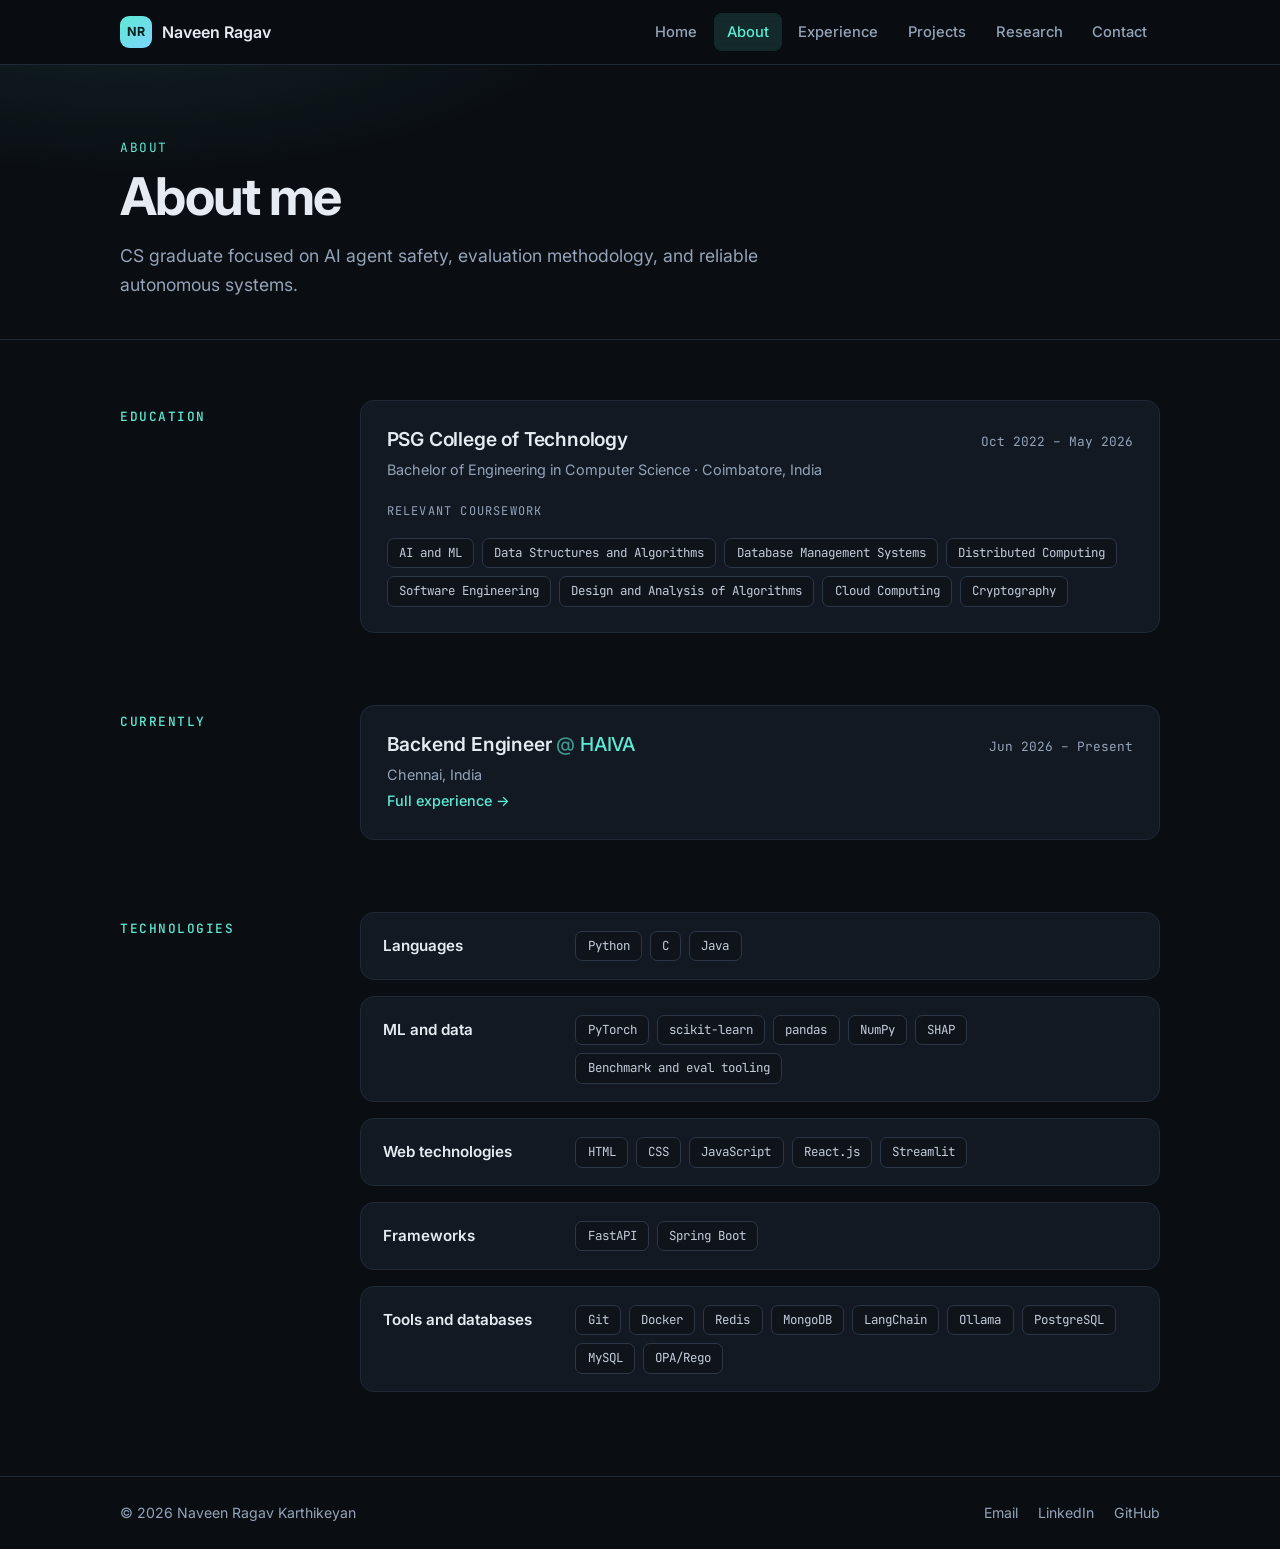
==== about.html @ 01613f47 "Rebuild as a multi-page personal website from CV content Replace the single profile page with Home, " ====
<!doctype html>
<html lang="en">
<head>
  <meta charset="utf-8">
  <meta name="viewport" content="width=device-width, initial-scale=1">
  <title>About · Naveen Ragav Karthikeyan</title>
  <meta name="description" content="CS graduate focused on AI agent safety, evaluation methodology, and reliable autonomous systems.">
  <meta property="og:title" content="About · Naveen Ragav Karthikeyan">
  <meta property="og:description" content="CS graduate focused on AI agent safety, evaluation methodology, and reliable autonomous systems.">
  <meta property="og:type" content="website">
  <meta name="theme-color" content="#0a0e13">
  <link rel="icon" href="data:image/svg+xml,%3Csvg xmlns='http://www.w3.org/2000/svg' viewBox='0 0 32 32'%3E%3Crect width='32' height='32' rx='8' fill='%230a0e13'/%3E%3Ctext x='16' y='21.5' font-family='Arial,sans-serif' font-weight='700' font-size='14' fill='%235eead4' text-anchor='middle'%3ENR%3C/text%3E%3C/svg%3E">
  <link rel="preconnect" href="https://fonts.googleapis.com">
  <link rel="preconnect" href="https://fonts.gstatic.com" crossorigin>
  <link href="https://fonts.googleapis.com/css2?family=Inter:wght@400;500;600;700&family=JetBrains+Mono:wght@400;500&display=swap" rel="stylesheet">
  <link rel="stylesheet" href="style.css">
</head>
<body>
  <a class="skip" href="#main">Skip to content</a>

  <header class="site-header">
    <div class="wrap bar">
      <a class="brand" href="index.html"><span class="mark" aria-hidden="true">NR</span>Naveen Ragav</a>
      <button class="menu-btn" type="button" aria-expanded="false" aria-controls="site-nav" aria-label="Menu"><span></span><span></span></button>
      <nav id="site-nav" aria-label="Main">
        <a href="index.html">Home</a>
        <a href="about.html" aria-current="page">About</a>
        <a href="experience.html">Experience</a>
        <a href="projects.html">Projects</a>
        <a href="research.html">Research</a>
        <a href="contact.html">Contact</a>
      </nav>
    </div>
  </header>

  <main id="main">
    <div class="page-head">
      <div class="wrap">
        <p class="eyebrow">About</p>
        <h1>About me</h1>
        <p class="page-intro">CS graduate focused on AI agent safety, evaluation methodology, and reliable autonomous systems.</p>
      </div>
    </div>
    <section>
      <div class="wrap split">
        <h2 class="sec-title">Education</h2>
        <div class="card">
          <div class="row-head"><h3>PSG College of Technology</h3><p class="when">Oct 2022 – May 2026</p></div>
          <p class="meta">Bachelor of Engineering in Computer Science · Coimbatore, India</p>
          <p class="label">Relevant coursework</p>
          <ul class="tags"><li>AI and ML</li><li>Data Structures and Algorithms</li><li>Database Management Systems</li><li>Distributed Computing</li><li>Software Engineering</li><li>Design and Analysis of Algorithms</li><li>Cloud Computing</li><li>Cryptography</li></ul>
        </div>
      </div>
    </section>

    <section>
      <div class="wrap split">
        <h2 class="sec-title">Currently</h2>
        <div class="card">
          <div class="row-head"><h3>Backend Engineer <span class="at">HAIVA</span></h3><p class="when">Jun 2026 – Present</p></div>
          <p class="meta">Chennai, India</p>
          <p><a class="more" href="experience.html">Full experience →</a></p>
        </div>
      </div>
    </section>

    <section>
      <div class="wrap split">
        <h2 class="sec-title">Technologies</h2>
        <dl class="skills">
          <div><dt>Languages</dt><dd><ul class="tags"><li>Python</li><li>C</li><li>Java</li></ul></dd></div><div><dt>ML and data</dt><dd><ul class="tags"><li>PyTorch</li><li>scikit-learn</li><li>pandas</li><li>NumPy</li><li>SHAP</li><li>Benchmark and eval tooling</li></ul></dd></div><div><dt>Web technologies</dt><dd><ul class="tags"><li>HTML</li><li>CSS</li><li>JavaScript</li><li>React.js</li><li>Streamlit</li></ul></dd></div><div><dt>Frameworks</dt><dd><ul class="tags"><li>FastAPI</li><li>Spring Boot</li></ul></dd></div><div><dt>Tools and databases</dt><dd><ul class="tags"><li>Git</li><li>Docker</li><li>Redis</li><li>MongoDB</li><li>LangChain</li><li>Ollama</li><li>PostgreSQL</li><li>MySQL</li><li>OPA/Rego</li></ul></dd></div>
        </dl>
      </div>
    </section>

  </main>

  <footer class="site-footer">
    <div class="wrap foot">
      <p>© 2026 Naveen Ragav Karthikeyan</p>
      <ul>
        <li><a href="mailto:naveen2005ragav@gmail.com">Email</a></li>
        <li><a href="https://linkedin.com/in/naveen-ragav">LinkedIn</a></li>
        <li><a href="https://github.com/Naveenragav2005">GitHub</a></li>
      </ul>
    </div>
  </footer>

  <script src="script.js"></script>
</body>
</html>
---- style.css ----
/* Naveen Ragav Karthikeyan — personal website
   All colours are defined once here. */

:root {
  --bg: #0a0e13;
  --bg-2: #0f141b;
  --card: #121922;
  --line: #1f2937;
  --line-2: #2b3747;
  --text: #e6ebf2;
  --muted: #94a3b8;
  --accent: #5eead4;
  --accent-2: #7dd3fc;
  --accent-ink: #04201c;
  --glow: rgba(94, 234, 212, 0.12);

  --sans: "Inter", -apple-system, BlinkMacSystemFont, "Segoe UI", Roboto, "Helvetica Neue", Arial, sans-serif;
  --mono: "JetBrains Mono", ui-monospace, SFMono-Regular, Menlo, Consolas, monospace;
  --radius: 14px;
}

*, *::before, *::after { box-sizing: border-box; }

html { -webkit-text-size-adjust: 100%; scroll-behavior: smooth; scroll-padding-top: 5rem; }

body {
  margin: 0;
  min-height: 100vh;
  display: flex;
  flex-direction: column;
  background: var(--bg);
  color: var(--text);
  font-family: var(--sans);
  font-size: 1rem;
  line-height: 1.65;
  -webkit-font-smoothing: antialiased;
}
main { flex: 1; }

.wrap { width: 100%; max-width: 68rem; margin: 0 auto; padding: 0 1.5rem; }

h1, h2, h3, p, ul, ol, dl, dd { margin: 0; }
ul, ol { padding: 0; list-style: none; }

a { color: var(--accent); text-decoration: none; }
a:hover { text-decoration: underline; text-underline-offset: 0.2em; }
:focus-visible { outline: 2px solid var(--accent); outline-offset: 3px; border-radius: 4px; }

.skip { position: absolute; left: -999px; top: 0.5rem; background: var(--card); padding: 0.5rem 0.9rem; border-radius: 8px; z-index: 30; }
.skip:focus { left: 0.5rem; }

/* ── Header ── */

.site-header {
  position: sticky; top: 0; z-index: 20;
  background: rgba(10, 14, 19, 0.82);
  backdrop-filter: blur(12px);
  -webkit-backdrop-filter: blur(12px);
  border-bottom: 1px solid var(--line);
}
.bar { display: flex; align-items: center; justify-content: space-between; gap: 1rem; height: 4rem; }

.brand { display: inline-flex; align-items: center; gap: 0.65rem; color: var(--text); font-weight: 600; white-space: nowrap; }
.brand:hover { text-decoration: none; }
.mark {
  display: grid; place-items: center;
  width: 2rem; height: 2rem; border-radius: 9px;
  background: linear-gradient(135deg, var(--accent), var(--accent-2));
  color: var(--accent-ink);
  font-size: 0.78rem; font-weight: 700; letter-spacing: 0.02em;
}

.site-header nav { display: flex; gap: 0.25rem; }
.site-header nav a {
  color: var(--muted); font-size: 0.92rem; font-weight: 500;
  padding: 0.45rem 0.8rem; border-radius: 8px;
}
.site-header nav a:hover { color: var(--text); background: var(--card); text-decoration: none; }
.site-header nav a[aria-current="page"] { color: var(--accent); background: var(--glow); }

.menu-btn {
  display: none;
  width: 2.5rem; height: 2.5rem; padding: 0;
  background: transparent; border: 1px solid var(--line-2); border-radius: 9px; cursor: pointer;
  flex-direction: column; align-items: center; justify-content: center; gap: 6px;
}
.menu-btn span { display: block; width: 1.1rem; height: 2px; background: var(--text); border-radius: 2px; }

/* ── Hero (home) ── */

.hero {
  position: relative;
  padding: 6.5rem 0 4.5rem;
  background:
    radial-gradient(60rem 28rem at 15% -10%, rgba(94, 234, 212, 0.14), transparent 60%),
    radial-gradient(45rem 24rem at 95% 0%, rgba(125, 211, 252, 0.10), transparent 60%);
}
.status {
  display: inline-flex; align-items: center; gap: 0.6rem;
  padding: 0.35rem 0.9rem;
  border: 1px solid var(--line-2); border-radius: 999px;
  background: var(--bg-2);
  color: var(--muted); font-size: 0.85rem;
}
.dot { width: 0.5rem; height: 0.5rem; border-radius: 50%; background: var(--accent); box-shadow: 0 0 0 4px var(--glow); }

.hero h1 {
  margin-top: 1.5rem;
  font-size: clamp(2.6rem, 8vw, 5rem);
  line-height: 1.04; font-weight: 700; letter-spacing: -0.035em;
}
.grad {
  background: linear-gradient(90deg, var(--accent), var(--accent-2));
  -webkit-background-clip: text; background-clip: text; color: transparent;
}
.tagline { margin-top: 1.5rem; max-width: 38rem; color: var(--muted); font-size: clamp(1.05rem, 2.4vw, 1.25rem); line-height: 1.6; }

.actions { display: flex; flex-wrap: wrap; gap: 0.75rem; margin-top: 2.25rem; }
.btn {
  display: inline-block; padding: 0.75rem 1.4rem;
  border: 1px solid var(--line-2); border-radius: 10px;
  color: var(--text); font-weight: 600; font-size: 0.95rem;
  transition: border-color 0.15s, transform 0.15s, background 0.15s;
}
.btn:hover { border-color: var(--accent); text-decoration: none; transform: translateY(-1px); }
.btn.primary { background: var(--accent); border-color: var(--accent); color: var(--accent-ink); }
.btn.primary:hover { background: #7ff0de; }

/* ── Sections ── */

section { padding: 2.25rem 0; }
.band { padding: 0 0 1.5rem; }

.sec-head { display: flex; align-items: baseline; justify-content: space-between; gap: 1rem; margin-bottom: 1.25rem; }
.sec-title {
  font-family: var(--mono); font-size: 0.8rem; font-weight: 500;
  letter-spacing: 0.12em; text-transform: uppercase; color: var(--accent);
}
.more { font-size: 0.9rem; font-weight: 500; white-space: nowrap; }

.split { display: grid; grid-template-columns: 13rem 1fr; gap: 2rem; align-items: start; }
.split > .sec-title { padding-top: 0.35rem; }

/* ── Page head (inner pages) ── */

.page-head {
  padding: 4.5rem 0 2.5rem;
  border-bottom: 1px solid var(--line);
  margin-bottom: 1.5rem;
  background: radial-gradient(50rem 20rem at 10% -30%, rgba(94, 234, 212, 0.10), transparent 60%);
}
.eyebrow { font-family: var(--mono); font-size: 0.8rem; letter-spacing: 0.12em; text-transform: uppercase; color: var(--accent); }
.page-head h1 { margin-top: 0.6rem; font-size: clamp(2.1rem, 6vw, 3.25rem); line-height: 1.1; font-weight: 700; letter-spacing: -0.03em; }
.page-intro { margin-top: 1rem; max-width: 40rem; color: var(--muted); font-size: 1.1rem; }

/* ── Cards ── */

.card {
  background: var(--card);
  border: 1px solid var(--line);
  border-radius: var(--radius);
  padding: 1.6rem;
  transition: border-color 0.15s;
}
.card:hover { border-color: var(--line-2); }
.card h2, .card h3 { font-size: 1.2rem; line-height: 1.3; font-weight: 600; letter-spacing: -0.01em; }
.card.feature {
  background: linear-gradient(160deg, rgba(94, 234, 212, 0.08), transparent 45%), var(--card);
  border-color: rgba(94, 234, 212, 0.3);
}
.card.feature h2, .card.feature h3 { font-size: 1.5rem; }
.card-sub { margin-top: 0.3rem; color: var(--text); opacity: 0.85; }

.cards { display: grid; grid-template-columns: repeat(2, 1fr); gap: 1.25rem; }
.cards .feature { grid-column: 1 / -1; }
.cards .card:last-child:nth-child(even) { grid-column: 1 / -1; }

.badge {
  display: inline-block; margin-bottom: 0.9rem;
  padding: 0.25rem 0.7rem; border-radius: 999px;
  background: var(--glow); border: 1px solid rgba(94, 234, 212, 0.3);
  color: var(--accent); font-size: 0.78rem; font-weight: 600;
}
.meta { margin-top: 0.4rem; color: var(--muted); font-size: 0.9rem; }
.when { flex: none; color: var(--muted); font-family: var(--mono); font-size: 0.8rem; white-space: nowrap; }
.label { margin-top: 1.25rem; font-family: var(--mono); font-size: 0.75rem; letter-spacing: 0.1em; text-transform: uppercase; color: var(--muted); }
.at { color: var(--accent); font-weight: 500; }
.at::before { content: "@ "; opacity: 0.6; }

.row-head { display: flex; align-items: baseline; justify-content: space-between; gap: 1rem; }

.bullets { margin-top: 1rem; display: grid; gap: 0.6rem; }
.bullets li { position: relative; padding-left: 1.25rem; color: #c3ccd9; font-size: 0.96rem; }
.bullets li::before { content: ""; position: absolute; left: 0; top: 0.68em; width: 0.4rem; height: 0.4rem; border-radius: 2px; background: var(--accent); opacity: 0.8; }

.tags { display: flex; flex-wrap: wrap; gap: 0.5rem; margin-top: 1rem; }
.tags li {
  padding: 0.25rem 0.7rem; border-radius: 7px;
  background: var(--bg-2); border: 1px solid var(--line-2);
  color: #c3ccd9; font-family: var(--mono); font-size: 0.78rem;
}

/* ── Home pieces ── */

.stats { display: grid; grid-template-columns: repeat(3, 1fr); gap: 1rem; }
.stats a, .explore a, .contact-grid a {
  display: flex; flex-direction: column; gap: 0.2rem; height: 100%;
  padding: 1.2rem 1.4rem;
  background: var(--card); border: 1px solid var(--line); border-radius: var(--radius);
  color: var(--text);
  transition: border-color 0.15s, transform 0.15s;
}
.stats a:hover, .explore a:hover, .contact-grid a:hover { border-color: var(--accent); transform: translateY(-2px); text-decoration: none; }
.stats .k { font-weight: 600; font-size: 1.05rem; }
.stats .v { color: var(--muted); font-size: 0.9rem; }

.interest-grid { display: grid; grid-template-columns: repeat(3, 1fr); gap: 1rem; }
.interest-grid li {
  padding: 1.3rem 1.4rem; border: 1px solid var(--line); border-radius: var(--radius);
  background: var(--card); font-weight: 600; font-size: 1.05rem;
}
.num { display: block; margin-bottom: 0.6rem; font-family: var(--mono); font-size: 0.78rem; font-weight: 400; color: var(--accent); }

.explore { display: grid; grid-template-columns: repeat(4, 1fr); gap: 1rem; }
.explore .t { font-weight: 600; }
.explore .t::after { content: " →"; color: var(--accent); }
.explore .d { color: var(--muted); font-size: 0.88rem; line-height: 1.5; }

/* ── Timeline ── */

.timeline { position: relative; display: grid; gap: 1.25rem; padding-left: 1.75rem; }
.timeline::before { content: ""; position: absolute; left: 0.3rem; top: 0.5rem; bottom: 0.5rem; width: 1px; background: var(--line-2); }
.timeline > li {
  position: relative;
  background: var(--card); border: 1px solid var(--line); border-radius: var(--radius);
  padding: 1.5rem 1.6rem;
}
.timeline > li::before {
  content: ""; position: absolute; left: -1.75rem; top: 1.9rem;
  width: 0.65rem; height: 0.65rem; border-radius: 50%;
  background: var(--bg); border: 2px solid var(--accent);
}
.timeline > li:first-child::before { background: var(--accent); box-shadow: 0 0 0 4px var(--glow); }
.timeline h2 { font-size: 1.2rem; font-weight: 600; line-height: 1.3; }

/* ── Skills ── */

.skills { display: grid; gap: 1rem; }
.skills > div { display: grid; grid-template-columns: 11rem 1fr; gap: 1rem; align-items: start; padding: 1.1rem 1.4rem; background: var(--card); border: 1px solid var(--line); border-radius: var(--radius); }
.skills dt { font-weight: 600; font-size: 0.95rem; padding-top: 0.15rem; }
.skills .tags { margin-top: 0; }

/* ── Publications ── */

.pubs { display: grid; gap: 1rem; }
.pubs li { padding: 1.4rem 1.6rem; background: var(--card); border: 1px solid var(--line); border-radius: var(--radius); }
.pub-venue { font-family: var(--mono); font-size: 0.8rem; color: var(--accent); }
.pub-venue span { margin-left: 0.75rem; color: var(--muted); }
.pubs h3 { margin: 0.5rem 0 0.7rem; font-size: 1.12rem; font-weight: 600; line-height: 1.4; }

/* ── Contact ── */

.contact-grid { display: grid; grid-template-columns: repeat(3, 1fr); gap: 1rem; }
.contact-grid a { padding: 1.6rem; }
.contact-grid .k { font-family: var(--mono); font-size: 0.78rem; letter-spacing: 0.1em; text-transform: uppercase; color: var(--accent); }
.contact-grid .v { font-weight: 600; overflow-wrap: anywhere; }

/* ── Footer ── */

.site-footer { margin-top: 3rem; border-top: 1px solid var(--line); }
.foot { display: flex; align-items: center; justify-content: space-between; gap: 1rem; flex-wrap: wrap; padding-top: 1.5rem; padding-bottom: 1.5rem; color: var(--muted); font-size: 0.88rem; }
.foot ul { display: flex; gap: 1.25rem; }
.foot a { color: var(--muted); }
.foot a:hover { color: var(--accent); }

/* ── Responsive ── */

@media (max-width: 56rem) {
  .split { grid-template-columns: 1fr; gap: 1rem; }
  .explore { grid-template-columns: repeat(2, 1fr); }
  .cards { grid-template-columns: 1fr; }
}

@media (max-width: 46rem) {
  .menu-btn { display: inline-flex; }
  .site-header nav {
    display: none;
    position: absolute; left: 0; right: 0; top: 4rem;
    flex-direction: column; gap: 0.25rem;
    padding: 0.75rem 1.5rem 1.25rem;
    background: var(--bg); border-bottom: 1px solid var(--line);
  }
  .site-header nav.open { display: flex; }
  .site-header nav a { padding: 0.7rem 0.8rem; font-size: 1rem; }

  .hero { padding: 4rem 0 3rem; }
  .page-head { padding: 3rem 0 2rem; }
  .stats, .interest-grid, .contact-grid { grid-template-columns: 1fr; }
  .row-head { flex-direction: column; gap: 0.2rem; }
  .skills > div { grid-template-columns: 1fr; gap: 0.6rem; }
  .card, .timeline > li { padding: 1.25rem; }
}

@media (max-width: 26rem) {
  .explore { grid-template-columns: 1fr; }
  .wrap { padding: 0 1rem; }
}

@media (prefers-reduced-motion: reduce) {
  html { scroll-behavior: auto; }
  * { transition: none !important; }
}
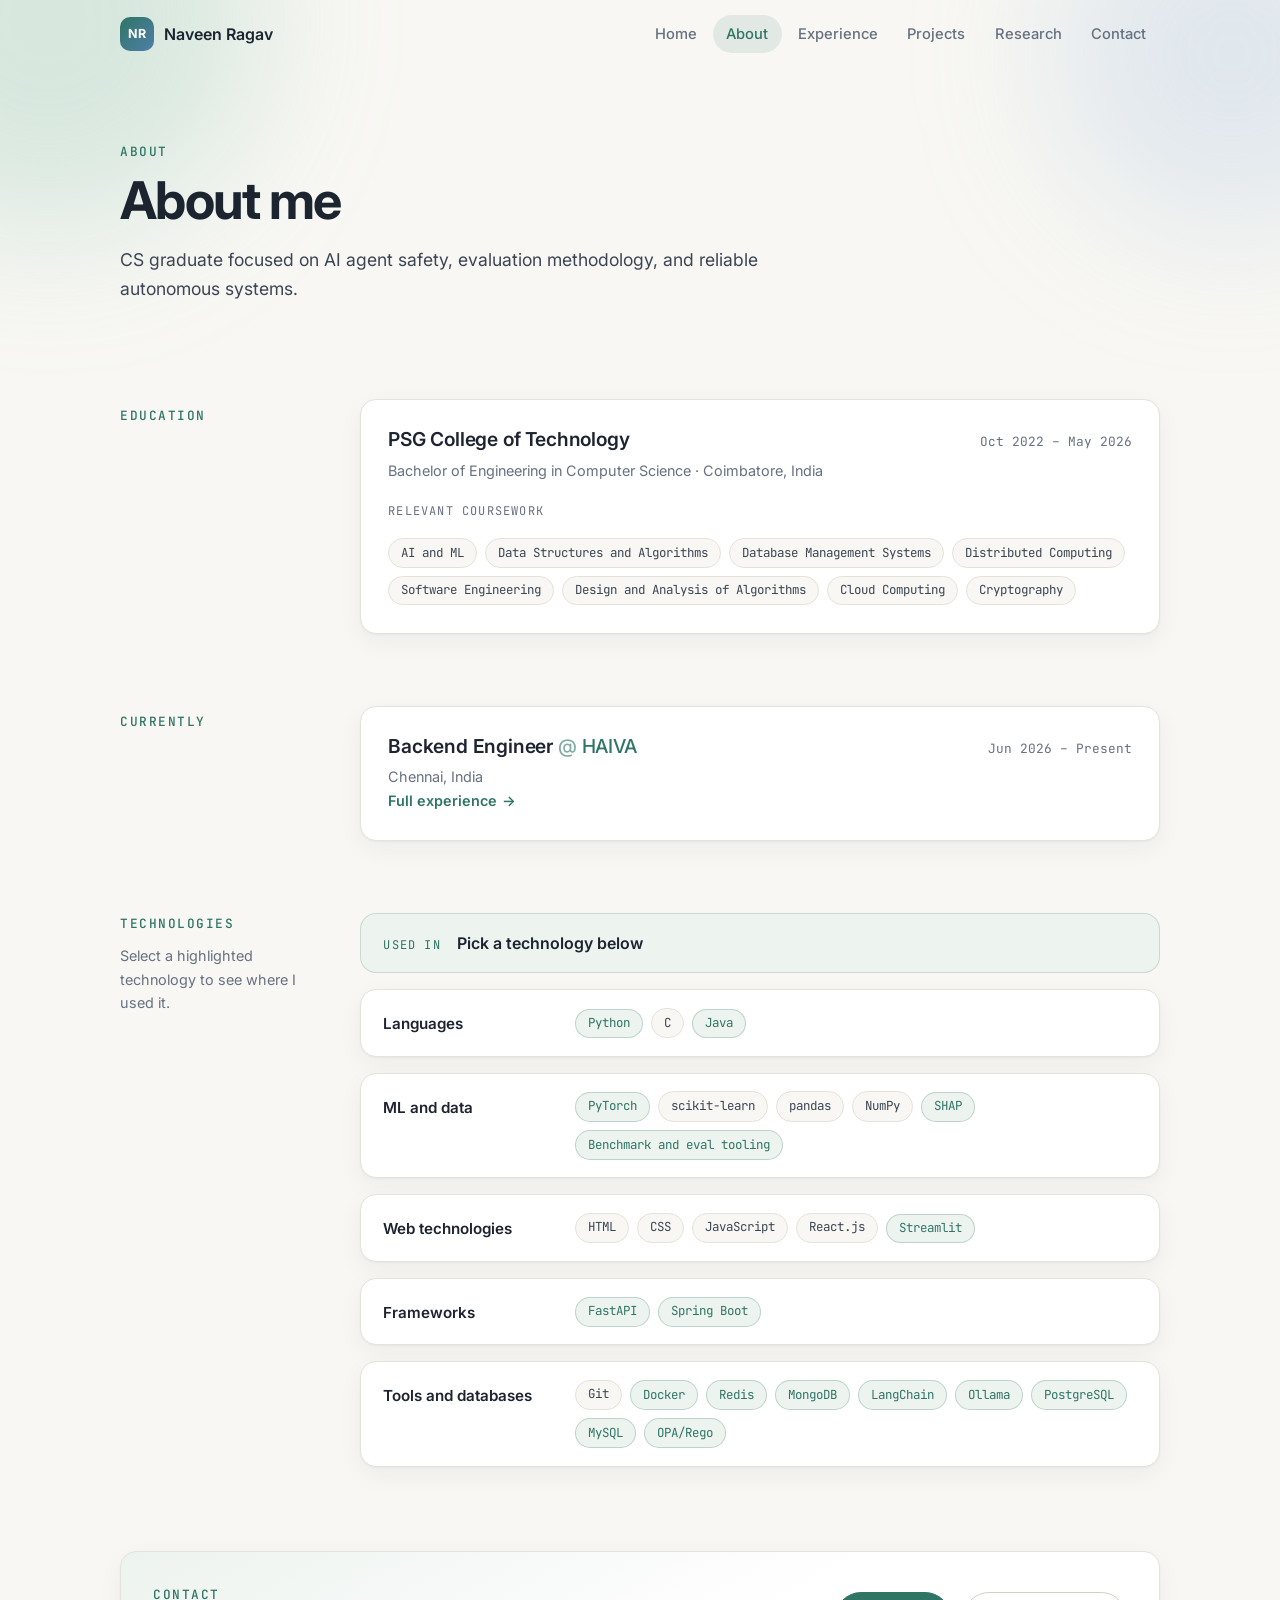
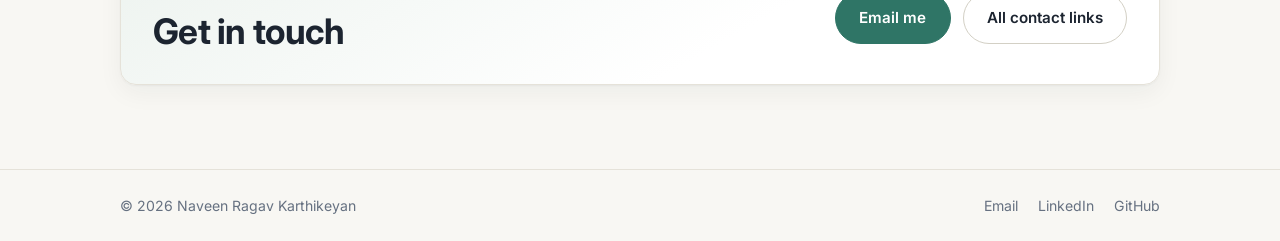
==== commit 5a550ca6: "Redesign with a light palette and interactive features Soft sage-on-cream theme, animated hero netwo" ====
--- a/about.html
+++ b/about.html
@@ -8,15 +8,17 @@
   <meta property="og:title" content="About · Naveen Ragav Karthikeyan">
   <meta property="og:description" content="CS graduate focused on AI agent safety, evaluation methodology, and reliable autonomous systems.">
   <meta property="og:type" content="website">
-  <meta name="theme-color" content="#0a0e13">
-  <link rel="icon" href="data:image/svg+xml,%3Csvg xmlns='http://www.w3.org/2000/svg' viewBox='0 0 32 32'%3E%3Crect width='32' height='32' rx='8' fill='%230a0e13'/%3E%3Ctext x='16' y='21.5' font-family='Arial,sans-serif' font-weight='700' font-size='14' fill='%235eead4' text-anchor='middle'%3ENR%3C/text%3E%3C/svg%3E">
+  <meta name="theme-color" content="#f8f7f3">
+  <link rel="icon" href="data:image/svg+xml,%3Csvg xmlns='http://www.w3.org/2000/svg' viewBox='0 0 32 32'%3E%3Crect width='32' height='32' rx='9' fill='%232f7566'/%3E%3Ctext x='16' y='21.5' font-family='Arial,sans-serif' font-weight='700' font-size='14' fill='%23ffffff' text-anchor='middle'%3ENR%3C/text%3E%3C/svg%3E">
   <link rel="preconnect" href="https://fonts.googleapis.com">
   <link rel="preconnect" href="https://fonts.gstatic.com" crossorigin>
   <link href="https://fonts.googleapis.com/css2?family=Inter:wght@400;500;600;700&family=JetBrains+Mono:wght@400;500&display=swap" rel="stylesheet">
   <link rel="stylesheet" href="style.css">
+  <script>document.documentElement.classList.add('js');</script>
 </head>
 <body>
   <a class="skip" href="#main">Skip to content</a>
+  <div class="progress" aria-hidden="true"><span></span></div>
 
   <header class="site-header">
     <div class="wrap bar">
@@ -35,16 +37,18 @@
 
   <main id="main">
     <div class="page-head">
+      <div class="blob b1" aria-hidden="true"></div>
+      <div class="blob b2" aria-hidden="true"></div>
       <div class="wrap">
-        <p class="eyebrow">About</p>
-        <h1>About me</h1>
-        <p class="page-intro">CS graduate focused on AI agent safety, evaluation methodology, and reliable autonomous systems.</p>
+        <p class="eyebrow" data-reveal>About</p>
+        <h1 data-reveal>About me</h1>
+        <p class="page-intro" data-reveal>CS graduate focused on AI agent safety, evaluation methodology, and reliable autonomous systems.</p>
       </div>
     </div>
     <section>
       <div class="wrap split">
-        <h2 class="sec-title">Education</h2>
-        <div class="card">
+        <h2 class="sec-title" data-reveal>Education</h2>
+        <div class="card spot" data-reveal>
           <div class="row-head"><h3>PSG College of Technology</h3><p class="when">Oct 2022 – May 2026</p></div>
           <p class="meta">Bachelor of Engineering in Computer Science · Coimbatore, India</p>
           <p class="label">Relevant coursework</p>
@@ -55,24 +59,45 @@
 
     <section>
       <div class="wrap split">
-        <h2 class="sec-title">Currently</h2>
-        <div class="card">
+        <h2 class="sec-title" data-reveal>Currently</h2>
+        <a class="card spot link-card" href="experience.html" data-reveal>
           <div class="row-head"><h3>Backend Engineer <span class="at">HAIVA</span></h3><p class="when">Jun 2026 – Present</p></div>
           <p class="meta">Chennai, India</p>
-          <p><a class="more" href="experience.html">Full experience →</a></p>
-        </div>
+          <p class="more">Full experience</p>
+        </a>
       </div>
     </section>
 
     <section>
       <div class="wrap split">
-        <h2 class="sec-title">Technologies</h2>
-        <dl class="skills">
-          <div><dt>Languages</dt><dd><ul class="tags"><li>Python</li><li>C</li><li>Java</li></ul></dd></div><div><dt>ML and data</dt><dd><ul class="tags"><li>PyTorch</li><li>scikit-learn</li><li>pandas</li><li>NumPy</li><li>SHAP</li><li>Benchmark and eval tooling</li></ul></dd></div><div><dt>Web technologies</dt><dd><ul class="tags"><li>HTML</li><li>CSS</li><li>JavaScript</li><li>React.js</li><li>Streamlit</li></ul></dd></div><div><dt>Frameworks</dt><dd><ul class="tags"><li>FastAPI</li><li>Spring Boot</li></ul></dd></div><div><dt>Tools and databases</dt><dd><ul class="tags"><li>Git</li><li>Docker</li><li>Redis</li><li>MongoDB</li><li>LangChain</li><li>Ollama</li><li>PostgreSQL</li><li>MySQL</li><li>OPA/Rego</li></ul></dd></div>
-        </dl>
+        <div>
+          <h2 class="sec-title" data-reveal>Technologies</h2>
+          <p class="hint" data-reveal>Select a highlighted technology to see where I used it.</p>
+        </div>
+        <div>
+          <div class="used" aria-live="polite" data-reveal>
+            <span class="used-k">Used in</span>
+            <span class="used-v">Pick a technology below</span>
+          </div>
+          <dl class="skills"><div data-reveal><dt>Languages</dt><dd><ul class="tags"><li><button type="button" class="chip" data-used="Intelligent Multi-Agent Orchestration Framework">Python</button></li><li>C</li><li><button type="button" class="chip" data-used="SDE Intern at Mphasis Limited">Java</button></li></ul></dd></div><div data-reveal><dt>ML and data</dt><dd><ul class="tags"><li><button type="button" class="chip" data-used="Depression Subtype Classification">PyTorch</button></li><li>scikit-learn</li><li>pandas</li><li>NumPy</li><li><button type="button" class="chip" data-used="Depression Subtype Classification">SHAP</button></li><li><button type="button" class="chip" data-used="PEAQ">Benchmark and eval tooling</button></li></ul></dd></div><div data-reveal><dt>Web technologies</dt><dd><ul class="tags"><li>HTML</li><li>CSS</li><li>JavaScript</li><li>React.js</li><li><button type="button" class="chip" data-used="Depression Subtype Classification">Streamlit</button></li></ul></dd></div><div data-reveal><dt>Frameworks</dt><dd><ul class="tags"><li><button type="button" class="chip" data-used="Backend Engineer at HAIVA | Financial Tracking System for Civil Construction">FastAPI</button></li><li><button type="button" class="chip" data-used="SDE Intern at Mphasis Limited">Spring Boot</button></li></ul></dd></div><div data-reveal><dt>Tools and databases</dt><dd><ul class="tags"><li>Git</li><li><button type="button" class="chip" data-used="Backend Engineer at HAIVA">Docker</button></li><li><button type="button" class="chip" data-used="Backend Engineer at HAIVA">Redis</button></li><li><button type="button" class="chip" data-used="Backend Engineer at HAIVA">MongoDB</button></li><li><button type="button" class="chip" data-used="Intelligent Multi-Agent Orchestration Framework">LangChain</button></li><li><button type="button" class="chip" data-used="Intelligent Multi-Agent Orchestration Framework">Ollama</button></li><li><button type="button" class="chip" data-used="Backend Engineer at HAIVA">PostgreSQL</button></li><li><button type="button" class="chip" data-used="Financial Tracking System for Civil Construction">MySQL</button></li><li><button type="button" class="chip" data-used="PEAQ">OPA/Rego</button></li></ul></dd></div></dl>
+        </div>
       </div>
     </section>
 
+    <section class="cta" data-reveal>
+      <div class="wrap">
+        <div class="cta-box spot">
+          <div>
+            <p class="eyebrow">Contact</p>
+            <h2>Get in touch</h2>
+          </div>
+          <div class="actions">
+            <a class="btn primary" href="mailto:naveen2005ragav@gmail.com">Email me</a>
+            <a class="btn" href="contact.html">All contact links</a>
+          </div>
+        </div>
+      </div>
+    </section>
   </main>
 
   <footer class="site-footer">
--- a/style.css
+++ b/style.css
@@ -2,26 +2,29 @@
    All colours are defined once here. */
 
 :root {
-  --bg: #0a0e13;
-  --bg-2: #0f141b;
-  --card: #121922;
-  --line: #1f2937;
-  --line-2: #2b3747;
-  --text: #e6ebf2;
-  --muted: #94a3b8;
-  --accent: #5eead4;
-  --accent-2: #7dd3fc;
-  --accent-ink: #04201c;
-  --glow: rgba(94, 234, 212, 0.12);
+  --bg: #f8f7f3;
+  --surface: #ffffff;
+  --tint: #edf3ef;
+  --ink: #1c2430;
+  --body: #3b4554;
+  --muted: #667181;
+  --line: #e5e2d9;
+  --line-2: #d3d0c5;
+  --accent: #2f7566;
+  --accent-2: #4f7fa8;
+  --accent-soft: rgba(47, 117, 102, 0.10);
+  --shadow: 0 1px 2px rgba(28, 36, 48, 0.04), 0 8px 24px rgba(28, 36, 48, 0.05);
+  --shadow-lift: 0 2px 4px rgba(28, 36, 48, 0.05), 0 18px 40px rgba(28, 36, 48, 0.10);
 
   --sans: "Inter", -apple-system, BlinkMacSystemFont, "Segoe UI", Roboto, "Helvetica Neue", Arial, sans-serif;
   --mono: "JetBrains Mono", ui-monospace, SFMono-Regular, Menlo, Consolas, monospace;
-  --radius: 14px;
+  --radius: 16px;
+  --ease: cubic-bezier(0.2, 0.7, 0.2, 1);
 }
 
 *, *::before, *::after { box-sizing: border-box; }
 
-html { -webkit-text-size-adjust: 100%; scroll-behavior: smooth; scroll-padding-top: 5rem; }
+html { -webkit-text-size-adjust: 100%; scroll-behavior: smooth; scroll-padding-top: 5.5rem; }
 
 body {
   margin: 0;
@@ -29,80 +32,109 @@
   display: flex;
   flex-direction: column;
   background: var(--bg);
-  color: var(--text);
+  color: var(--body);
   font-family: var(--sans);
   font-size: 1rem;
   line-height: 1.65;
   -webkit-font-smoothing: antialiased;
-}
-main { flex: 1; }
+  overflow-x: hidden;
+}
+main { flex: 1; overflow-x: clip; }
 
 .wrap { width: 100%; max-width: 68rem; margin: 0 auto; padding: 0 1.5rem; }
 
 h1, h2, h3, p, ul, ol, dl, dd { margin: 0; }
+h1, h2, h3 { color: var(--ink); }
 ul, ol { padding: 0; list-style: none; }
 
 a { color: var(--accent); text-decoration: none; }
-a:hover { text-decoration: underline; text-underline-offset: 0.2em; }
-:focus-visible { outline: 2px solid var(--accent); outline-offset: 3px; border-radius: 4px; }
-
-.skip { position: absolute; left: -999px; top: 0.5rem; background: var(--card); padding: 0.5rem 0.9rem; border-radius: 8px; z-index: 30; }
+:focus-visible { outline: 2px solid var(--accent); outline-offset: 3px; border-radius: 6px; }
+::selection { background: rgba(47, 117, 102, 0.2); }
+
+.skip { position: absolute; left: -999px; top: 0.5rem; background: var(--surface); padding: 0.5rem 0.9rem; border-radius: 8px; z-index: 40; }
 .skip:focus { left: 0.5rem; }
+
+/* Smooth cross-page transitions where the browser supports them */
+@view-transition { navigation: auto; }
+
+/* ── Scroll progress ── */
+
+.progress { position: fixed; inset: 0 0 auto 0; height: 3px; z-index: 30; pointer-events: none; }
+.progress span {
+  display: block; height: 100%; width: 100%;
+  transform: scaleX(var(--scroll, 0)); transform-origin: 0 50%;
+  background: linear-gradient(90deg, var(--accent), var(--accent-2));
+}
 
 /* ── Header ── */
 
 .site-header {
   position: sticky; top: 0; z-index: 20;
-  background: rgba(10, 14, 19, 0.82);
-  backdrop-filter: blur(12px);
-  -webkit-backdrop-filter: blur(12px);
-  border-bottom: 1px solid var(--line);
-}
-.bar { display: flex; align-items: center; justify-content: space-between; gap: 1rem; height: 4rem; }
-
-.brand { display: inline-flex; align-items: center; gap: 0.65rem; color: var(--text); font-weight: 600; white-space: nowrap; }
-.brand:hover { text-decoration: none; }
+  background: transparent;
+  border-bottom: 1px solid transparent;
+  transition: background 0.25s, border-color 0.25s, box-shadow 0.25s;
+}
+.site-header.scrolled {
+  background: rgba(248, 247, 243, 0.82);
+  backdrop-filter: blur(14px) saturate(1.4);
+  -webkit-backdrop-filter: blur(14px) saturate(1.4);
+  border-color: var(--line); box-shadow: 0 6px 24px rgba(28, 36, 48, 0.05);
+}
+.bar { display: flex; align-items: center; justify-content: space-between; gap: 1rem; height: 4.25rem; }
+
+.brand { display: inline-flex; align-items: center; gap: 0.65rem; color: var(--ink); font-weight: 600; white-space: nowrap; }
 .mark {
   display: grid; place-items: center;
-  width: 2rem; height: 2rem; border-radius: 9px;
+  width: 2.1rem; height: 2.1rem; border-radius: 10px;
   background: linear-gradient(135deg, var(--accent), var(--accent-2));
-  color: var(--accent-ink);
-  font-size: 0.78rem; font-weight: 700; letter-spacing: 0.02em;
-}
-
-.site-header nav { display: flex; gap: 0.25rem; }
+  color: #fff; font-size: 0.78rem; font-weight: 700; letter-spacing: 0.02em;
+  transition: transform 0.4s var(--ease);
+}
+.brand:hover .mark { transform: rotate(-8deg) scale(1.06); }
+
+.site-header nav { display: flex; gap: 0.15rem; }
 .site-header nav a {
+  position: relative;
   color: var(--muted); font-size: 0.92rem; font-weight: 500;
-  padding: 0.45rem 0.8rem; border-radius: 8px;
-}
-.site-header nav a:hover { color: var(--text); background: var(--card); text-decoration: none; }
-.site-header nav a[aria-current="page"] { color: var(--accent); background: var(--glow); }
+  padding: 0.45rem 0.85rem; border-radius: 999px;
+  transition: color 0.2s, background 0.2s;
+}
+.site-header nav a:hover { color: var(--ink); background: rgba(28, 36, 48, 0.05); }
+.site-header nav a[aria-current="page"] { color: var(--accent); background: var(--accent-soft); }
 
 .menu-btn {
   display: none;
-  width: 2.5rem; height: 2.5rem; padding: 0;
-  background: transparent; border: 1px solid var(--line-2); border-radius: 9px; cursor: pointer;
+  width: 2.6rem; height: 2.6rem; padding: 0;
+  background: var(--surface); border: 1px solid var(--line-2); border-radius: 10px; cursor: pointer;
   flex-direction: column; align-items: center; justify-content: center; gap: 6px;
 }
-.menu-btn span { display: block; width: 1.1rem; height: 2px; background: var(--text); border-radius: 2px; }
+.menu-btn span { display: block; width: 1.1rem; height: 2px; background: var(--ink); border-radius: 2px; transition: transform 0.25s var(--ease); }
+.menu-btn[aria-expanded="true"] span:first-child { transform: translateY(4px) rotate(45deg); }
+.menu-btn[aria-expanded="true"] span:last-child { transform: translateY(-4px) rotate(-45deg); }
+
+/* ── Soft background shapes ── */
+
+.blob { position: absolute; border-radius: 50%; filter: blur(70px); pointer-events: none; z-index: 0; }
+.b1 { width: 34rem; height: 34rem; left: -10rem; top: -14rem; background: rgba(140, 196, 176, 0.30); animation: drift 18s ease-in-out infinite alternate; }
+.b2 { width: 28rem; height: 28rem; right: -8rem; top: -6rem; background: rgba(170, 196, 226, 0.30); animation: drift 22s ease-in-out infinite alternate-reverse; }
+@keyframes drift { to { transform: translate(4rem, 3rem) scale(1.12); } }
 
 /* ── Hero (home) ── */
 
-.hero {
-  position: relative;
-  padding: 6.5rem 0 4.5rem;
-  background:
-    radial-gradient(60rem 28rem at 15% -10%, rgba(94, 234, 212, 0.14), transparent 60%),
-    radial-gradient(45rem 24rem at 95% 0%, rgba(125, 211, 252, 0.10), transparent 60%);
-}
+.hero { position: relative; padding: 6.5rem 0 4.5rem; }
+#net { position: absolute; inset: 0; width: 100%; height: 100%; z-index: 0; }
+.hero-inner { position: relative; z-index: 1; }
+
 .status {
   display: inline-flex; align-items: center; gap: 0.6rem;
-  padding: 0.35rem 0.9rem;
-  border: 1px solid var(--line-2); border-radius: 999px;
-  background: var(--bg-2);
-  color: var(--muted); font-size: 0.85rem;
-}
-.dot { width: 0.5rem; height: 0.5rem; border-radius: 50%; background: var(--accent); box-shadow: 0 0 0 4px var(--glow); }
+  padding: 0.4rem 1rem;
+  border: 1px solid var(--line); border-radius: 999px;
+  background: rgba(255, 255, 255, 0.8);
+  color: var(--muted); font-size: 0.86rem;
+  box-shadow: var(--shadow);
+}
+.dot { width: 0.5rem; height: 0.5rem; border-radius: 50%; background: var(--accent); animation: pulse 2.4s ease-out infinite; }
+@keyframes pulse { 0% { box-shadow: 0 0 0 0 rgba(47, 117, 102, 0.45); } 100% { box-shadow: 0 0 0 10px rgba(47, 117, 102, 0); } }
 
 .hero h1 {
   margin-top: 1.5rem;
@@ -110,75 +142,103 @@
   line-height: 1.04; font-weight: 700; letter-spacing: -0.035em;
 }
 .grad {
-  background: linear-gradient(90deg, var(--accent), var(--accent-2));
+  background: linear-gradient(90deg, var(--accent), var(--accent-2), var(--accent));
+  background-size: 200% 100%;
   -webkit-background-clip: text; background-clip: text; color: transparent;
-}
-.tagline { margin-top: 1.5rem; max-width: 38rem; color: var(--muted); font-size: clamp(1.05rem, 2.4vw, 1.25rem); line-height: 1.6; }
+  animation: sheen 8s linear infinite;
+}
+@keyframes sheen { to { background-position: -200% 0; } }
+
+.typed-line { margin-top: 1.5rem; font-family: var(--mono); font-size: clamp(0.95rem, 2.4vw, 1.1rem); color: var(--muted); min-height: 1.7em; }
+.typed { color: var(--accent); font-weight: 500; }
+.caret { display: inline-block; width: 2px; height: 1.1em; margin-left: 2px; background: var(--accent); vertical-align: -0.18em; animation: blink 1s steps(1) infinite; }
+@keyframes blink { 50% { opacity: 0; } }
+html:not(.js) .typed-line { display: none; }
+
+.tagline { margin-top: 0.9rem; max-width: 38rem; color: var(--body); font-size: clamp(1.05rem, 2.4vw, 1.25rem); line-height: 1.6; }
 
 .actions { display: flex; flex-wrap: wrap; gap: 0.75rem; margin-top: 2.25rem; }
 .btn {
-  display: inline-block; padding: 0.75rem 1.4rem;
-  border: 1px solid var(--line-2); border-radius: 10px;
-  color: var(--text); font-weight: 600; font-size: 0.95rem;
-  transition: border-color 0.15s, transform 0.15s, background 0.15s;
-}
-.btn:hover { border-color: var(--accent); text-decoration: none; transform: translateY(-1px); }
-.btn.primary { background: var(--accent); border-color: var(--accent); color: var(--accent-ink); }
-.btn.primary:hover { background: #7ff0de; }
+  display: inline-block; padding: 0.78rem 1.45rem;
+  background: var(--surface);
+  border: 1px solid var(--line-2); border-radius: 999px;
+  color: var(--ink); font: inherit; font-weight: 600; font-size: 0.95rem; cursor: pointer;
+  transition: border-color 0.2s, transform 0.25s var(--ease), box-shadow 0.25s, background 0.2s;
+}
+.btn:hover { border-color: var(--accent); transform: translateY(-2px); box-shadow: var(--shadow-lift); }
+.btn:active { transform: translateY(0); }
+.btn.primary { background: var(--accent); border-color: var(--accent); color: #fff; }
+.btn.primary:hover { background: #29685a; }
 
 /* ── Sections ── */
 
-section { padding: 2.25rem 0; }
+section { padding: 2.25rem 0; position: relative; }
 .band { padding: 0 0 1.5rem; }
+.flush { padding: 1rem 0; }
 
 .sec-head { display: flex; align-items: baseline; justify-content: space-between; gap: 1rem; margin-bottom: 1.25rem; }
-.sec-title {
+.sec-title, .eyebrow {
   font-family: var(--mono); font-size: 0.8rem; font-weight: 500;
   letter-spacing: 0.12em; text-transform: uppercase; color: var(--accent);
 }
-.more { font-size: 0.9rem; font-weight: 500; white-space: nowrap; }
+.more { font-size: 0.9rem; font-weight: 600; white-space: nowrap; color: var(--accent); }
+.more::after { content: "→"; display: inline-block; margin-left: 0.35em; transition: transform 0.25s var(--ease); }
+a.more:hover::after, a:hover .more::after { transform: translateX(4px); }
+.hint { margin-top: 0.6rem; color: var(--muted); font-size: 0.9rem; max-width: 14rem; }
 
 .split { display: grid; grid-template-columns: 13rem 1fr; gap: 2rem; align-items: start; }
 .split > .sec-title { padding-top: 0.35rem; }
 
 /* ── Page head (inner pages) ── */
 
-.page-head {
-  padding: 4.5rem 0 2.5rem;
-  border-bottom: 1px solid var(--line);
-  margin-bottom: 1.5rem;
-  background: radial-gradient(50rem 20rem at 10% -30%, rgba(94, 234, 212, 0.10), transparent 60%);
-}
-.eyebrow { font-family: var(--mono); font-size: 0.8rem; letter-spacing: 0.12em; text-transform: uppercase; color: var(--accent); }
+.page-head { position: relative; padding: 4.5rem 0 2.75rem; margin-bottom: 1rem; }
+.page-head .wrap { position: relative; z-index: 1; }
+.page-head .b1 { width: 26rem; height: 26rem; top: -16rem; }
+.page-head .b2 { width: 22rem; height: 22rem; top: -12rem; }
 .page-head h1 { margin-top: 0.6rem; font-size: clamp(2.1rem, 6vw, 3.25rem); line-height: 1.1; font-weight: 700; letter-spacing: -0.03em; }
-.page-intro { margin-top: 1rem; max-width: 40rem; color: var(--muted); font-size: 1.1rem; }
+.page-intro { margin-top: 1rem; max-width: 40rem; color: var(--body); font-size: 1.1rem; }
+
+/* ── Interactive surface: lift + pointer spotlight ── */
+
+.spot {
+  position: relative; isolation: isolate;
+  transition: transform 0.35s var(--ease), box-shadow 0.35s var(--ease), border-color 0.25s;
+}
+.spot::before {
+  content: ""; position: absolute; inset: 0; z-index: -1; border-radius: inherit;
+  background: radial-gradient(22rem circle at var(--mx, 50%) var(--my, 50%), rgba(47, 117, 102, 0.10), transparent 60%);
+  opacity: 0; transition: opacity 0.3s;
+}
+.spot:hover { transform: translateY(-3px); box-shadow: var(--shadow-lift); border-color: rgba(47, 117, 102, 0.35); }
+.spot:hover::before { opacity: 1; }
 
 /* ── Cards ── */
 
-.card {
-  background: var(--card);
+.card, .timeline > li, .stats li, .interest-grid li, .explore a, .pub-strip a, .pubs a,
+.contact-grid a, .skills > div, .mail-box, .cta-box, .used {
+  background: var(--surface);
   border: 1px solid var(--line);
   border-radius: var(--radius);
-  padding: 1.6rem;
-  transition: border-color 0.15s;
-}
-.card:hover { border-color: var(--line-2); }
+  box-shadow: var(--shadow);
+}
+
+.card { padding: 1.7rem; display: block; color: inherit; }
 .card h2, .card h3 { font-size: 1.2rem; line-height: 1.3; font-weight: 600; letter-spacing: -0.01em; }
-.card.feature {
-  background: linear-gradient(160deg, rgba(94, 234, 212, 0.08), transparent 45%), var(--card);
-  border-color: rgba(94, 234, 212, 0.3);
-}
+.card.feature { background: linear-gradient(150deg, var(--tint), var(--surface) 55%); border-color: rgba(47, 117, 102, 0.25); }
 .card.feature h2, .card.feature h3 { font-size: 1.5rem; }
-.card-sub { margin-top: 0.3rem; color: var(--text); opacity: 0.85; }
+.card-sub { margin-top: 0.3rem; color: var(--ink); }
 
 .cards { display: grid; grid-template-columns: repeat(2, 1fr); gap: 1.25rem; }
 .cards .feature { grid-column: 1 / -1; }
-.cards .card:last-child:nth-child(even) { grid-column: 1 / -1; }
+.cards .card[hidden] { display: none; }
+.cards.filtered .card { grid-column: auto; }
+.cards .card.pop { animation: pop 0.45s var(--ease) both; }
+@keyframes pop { from { opacity: 0; transform: scale(0.96) translateY(10px); } }
 
 .badge {
   display: inline-block; margin-bottom: 0.9rem;
-  padding: 0.25rem 0.7rem; border-radius: 999px;
-  background: var(--glow); border: 1px solid rgba(94, 234, 212, 0.3);
+  padding: 0.25rem 0.75rem; border-radius: 999px;
+  background: var(--accent-soft); border: 1px solid rgba(47, 117, 102, 0.22);
   color: var(--accent); font-size: 0.78rem; font-weight: 600;
 }
 .meta { margin-top: 0.4rem; color: var(--muted); font-size: 0.9rem; }
@@ -190,94 +250,139 @@
 .row-head { display: flex; align-items: baseline; justify-content: space-between; gap: 1rem; }
 
 .bullets { margin-top: 1rem; display: grid; gap: 0.6rem; }
-.bullets li { position: relative; padding-left: 1.25rem; color: #c3ccd9; font-size: 0.96rem; }
-.bullets li::before { content: ""; position: absolute; left: 0; top: 0.68em; width: 0.4rem; height: 0.4rem; border-radius: 2px; background: var(--accent); opacity: 0.8; }
+.bullets li { position: relative; padding-left: 1.25rem; font-size: 0.96rem; }
+.bullets li::before { content: ""; position: absolute; left: 0; top: 0.68em; width: 0.4rem; height: 0.4rem; border-radius: 2px; background: var(--accent); opacity: 0.7; }
+
+.metrics { display: flex; flex-wrap: wrap; gap: 0.75rem; margin-top: 1.1rem; }
+.metrics li { padding: 0.7rem 1rem; border-radius: 12px; background: var(--tint); min-width: 7.5rem; }
+.metrics .num { display: block; font-size: 1.5rem; font-weight: 700; color: var(--accent); letter-spacing: -0.02em; font-variant-numeric: tabular-nums; line-height: 1.2; }
+.metrics .lab { font-size: 0.8rem; color: var(--muted); }
 
 .tags { display: flex; flex-wrap: wrap; gap: 0.5rem; margin-top: 1rem; }
-.tags li {
-  padding: 0.25rem 0.7rem; border-radius: 7px;
-  background: var(--bg-2); border: 1px solid var(--line-2);
-  color: #c3ccd9; font-family: var(--mono); font-size: 0.78rem;
-}
+.tags > li:not(:has(button)), .chip {
+  padding: 0.28rem 0.75rem; border-radius: 999px;
+  background: var(--bg); border: 1px solid var(--line);
+  color: var(--body); font-family: var(--mono); font-size: 0.78rem; line-height: 1.5;
+}
+.chip {
+  cursor: pointer; background: var(--tint); border-color: rgba(47, 117, 102, 0.25); color: var(--accent);
+  transition: transform 0.2s var(--ease), background 0.2s, color 0.2s;
+}
+.chip:hover { transform: translateY(-2px); }
+.chip[aria-pressed="true"] { background: var(--accent); color: #fff; border-color: var(--accent); }
 
 /* ── Home pieces ── */
 
-.stats { display: grid; grid-template-columns: repeat(3, 1fr); gap: 1rem; }
-.stats a, .explore a, .contact-grid a {
-  display: flex; flex-direction: column; gap: 0.2rem; height: 100%;
-  padding: 1.2rem 1.4rem;
-  background: var(--card); border: 1px solid var(--line); border-radius: var(--radius);
-  color: var(--text);
-  transition: border-color 0.15s, transform 0.15s;
-}
-.stats a:hover, .explore a:hover, .contact-grid a:hover { border-color: var(--accent); transform: translateY(-2px); text-decoration: none; }
-.stats .k { font-weight: 600; font-size: 1.05rem; }
-.stats .v { color: var(--muted); font-size: 0.9rem; }
+.stats { display: grid; grid-template-columns: repeat(4, 1fr); gap: 1rem; }
+.stats li { padding: 1.3rem 1.4rem; display: flex; flex-direction: column; gap: 0.25rem; }
+.stats .num { font-size: clamp(1.7rem, 3.4vw, 2.3rem); font-weight: 700; color: var(--ink); letter-spacing: -0.03em; line-height: 1.1; font-variant-numeric: tabular-nums; }
+.stats .lab { color: var(--muted); font-size: 0.86rem; line-height: 1.45; }
+
+.marquee { display: flex; overflow: hidden; gap: 0.75rem; padding: 0.5rem 0; -webkit-mask-image: linear-gradient(90deg, transparent, #000 8%, #000 92%, transparent); mask-image: linear-gradient(90deg, transparent, #000 8%, #000 92%, transparent); }
+.marquee ul { display: flex; flex: none; gap: 0.75rem; animation: slide 38s linear infinite; }
+.marquee:hover ul { animation-play-state: paused; }
+.marquee li { flex: none; padding: 0.5rem 1.1rem; border-radius: 999px; background: var(--surface); border: 1px solid var(--line); font-family: var(--mono); font-size: 0.82rem; color: var(--body); }
+@keyframes slide { to { transform: translateX(calc(-100% - 0.75rem)); } }
 
 .interest-grid { display: grid; grid-template-columns: repeat(3, 1fr); gap: 1rem; }
-.interest-grid li {
-  padding: 1.3rem 1.4rem; border: 1px solid var(--line); border-radius: var(--radius);
-  background: var(--card); font-weight: 600; font-size: 1.05rem;
-}
-.num { display: block; margin-bottom: 0.6rem; font-family: var(--mono); font-size: 0.78rem; font-weight: 400; color: var(--accent); }
-
+.interest-grid li { padding: 1.4rem; font-weight: 600; font-size: 1.05rem; color: var(--ink); }
+.idx { display: block; margin-bottom: 0.7rem; font-family: var(--mono); font-size: 0.78rem; font-weight: 400; color: var(--accent); }
+
+.pub-strip { display: grid; grid-template-columns: repeat(3, 1fr); gap: 1rem; }
 .explore { display: grid; grid-template-columns: repeat(4, 1fr); gap: 1rem; }
+.explore a, .pub-strip a, .contact-grid a { display: flex; flex-direction: column; gap: 0.25rem; height: 100%; padding: 1.3rem 1.4rem; color: var(--ink); }
+.pub-strip .k { font-weight: 600; font-size: 1.05rem; }
+.pub-strip .v, .explore .d { color: var(--muted); font-size: 0.88rem; line-height: 1.5; }
 .explore .t { font-weight: 600; }
-.explore .t::after { content: " →"; color: var(--accent); }
-.explore .d { color: var(--muted); font-size: 0.88rem; line-height: 1.5; }
+.explore .t::after { content: "→"; display: inline-block; margin-left: 0.35em; color: var(--accent); transition: transform 0.25s var(--ease); }
+.explore a:hover .t::after { transform: translateX(4px); }
 
 /* ── Timeline ── */
 
-.timeline { position: relative; display: grid; gap: 1.25rem; padding-left: 1.75rem; }
-.timeline::before { content: ""; position: absolute; left: 0.3rem; top: 0.5rem; bottom: 0.5rem; width: 1px; background: var(--line-2); }
-.timeline > li {
-  position: relative;
-  background: var(--card); border: 1px solid var(--line); border-radius: var(--radius);
-  padding: 1.5rem 1.6rem;
-}
-.timeline > li::before {
-  content: ""; position: absolute; left: -1.75rem; top: 1.9rem;
-  width: 0.65rem; height: 0.65rem; border-radius: 50%;
-  background: var(--bg); border: 2px solid var(--accent);
-}
-.timeline > li:first-child::before { background: var(--accent); box-shadow: 0 0 0 4px var(--glow); }
+.timeline { position: relative; display: grid; gap: 1.25rem; padding-left: 2rem; }
+.timeline::before, .timeline::after { content: ""; position: absolute; left: 0.35rem; top: 0.5rem; width: 2px; border-radius: 2px; }
+.timeline::before { bottom: 0.5rem; background: var(--line); }
+.timeline::after { height: calc((100% - 1rem) * var(--p, 0)); background: linear-gradient(var(--accent), var(--accent-2)); }
+.timeline > li { padding: 1.5rem 1.6rem; }
+.timeline > li::after {
+  content: ""; position: absolute; left: -2rem; top: 1.9rem; margin-left: -0.02rem;
+  width: 0.8rem; height: 0.8rem; border-radius: 50%;
+  background: var(--bg); border: 2px solid var(--line-2);
+  transition: border-color 0.3s, background 0.3s, box-shadow 0.3s;
+}
+.timeline > li.in::after { border-color: var(--accent); background: var(--accent); box-shadow: 0 0 0 5px var(--accent-soft); }
 .timeline h2 { font-size: 1.2rem; font-weight: 600; line-height: 1.3; }
 
 /* ── Skills ── */
 
+.used { display: flex; flex-wrap: wrap; gap: 0.4rem 1rem; align-items: baseline; padding: 1rem 1.4rem; margin-bottom: 1rem; background: var(--tint); border-color: rgba(47, 117, 102, 0.2); box-shadow: none; position: sticky; top: 5rem; z-index: 5; }
+.used-k { font-family: var(--mono); font-size: 0.75rem; letter-spacing: 0.1em; text-transform: uppercase; color: var(--accent); }
+.used-v { color: var(--ink); font-weight: 600; }
+.used.flash .used-v { animation: pop 0.35s var(--ease); }
+html:not(.js) .used, html:not(.js) .hint { display: none; }
+
 .skills { display: grid; gap: 1rem; }
-.skills > div { display: grid; grid-template-columns: 11rem 1fr; gap: 1rem; align-items: start; padding: 1.1rem 1.4rem; background: var(--card); border: 1px solid var(--line); border-radius: var(--radius); }
-.skills dt { font-weight: 600; font-size: 0.95rem; padding-top: 0.15rem; }
+.skills > div { display: grid; grid-template-columns: 11rem 1fr; gap: 1rem; align-items: start; padding: 1.1rem 1.4rem; }
+.skills dt { font-weight: 600; font-size: 0.95rem; padding-top: 0.2rem; color: var(--ink); }
 .skills .tags { margin-top: 0; }
 
+/* ── Project filters ── */
+
+.filters { display: flex; flex-wrap: wrap; gap: 0.5rem; margin-bottom: 1.5rem; }
+.filter {
+  padding: 0.5rem 1.1rem; border-radius: 999px; cursor: pointer;
+  background: var(--surface); border: 1px solid var(--line-2);
+  color: var(--body); font: inherit; font-size: 0.9rem; font-weight: 500;
+  transition: background 0.2s, color 0.2s, border-color 0.2s, transform 0.2s var(--ease);
+}
+.filter:hover { border-color: var(--accent); transform: translateY(-1px); }
+.filter[aria-pressed="true"] { background: var(--ink); border-color: var(--ink); color: #fff; }
+html:not(.js) .filters { display: none; }
+
 /* ── Publications ── */
 
 .pubs { display: grid; gap: 1rem; }
-.pubs li { padding: 1.4rem 1.6rem; background: var(--card); border: 1px solid var(--line); border-radius: var(--radius); }
+.pubs a { display: block; padding: 1.4rem 1.6rem; color: inherit; }
 .pub-venue { font-family: var(--mono); font-size: 0.8rem; color: var(--accent); }
 .pub-venue span { margin-left: 0.75rem; color: var(--muted); }
 .pubs h3 { margin: 0.5rem 0 0.7rem; font-size: 1.12rem; font-weight: 600; line-height: 1.4; }
 
 /* ── Contact ── */
 
-.contact-grid { display: grid; grid-template-columns: repeat(3, 1fr); gap: 1rem; }
+.mail-box, .cta-box { display: flex; align-items: center; justify-content: space-between; gap: 1.5rem; flex-wrap: wrap; padding: 2rem; }
+.mail-box { margin-bottom: 1rem; background: linear-gradient(150deg, var(--tint), var(--surface) 60%); }
+.mail { display: inline-block; margin-top: 0.4rem; color: var(--ink); font-size: clamp(1.2rem, 4.2vw, 2rem); font-weight: 700; letter-spacing: -0.02em; overflow-wrap: anywhere; background: linear-gradient(var(--accent), var(--accent)) 0 100% / 0 2px no-repeat; transition: background-size 0.4s var(--ease); }
+.mail:hover { background-size: 100% 2px; }
+.copy.done { background: var(--accent); border-color: var(--accent); color: #fff; }
+.contact-grid { display: grid; grid-template-columns: repeat(2, 1fr); gap: 1rem; }
 .contact-grid a { padding: 1.6rem; }
 .contact-grid .k { font-family: var(--mono); font-size: 0.78rem; letter-spacing: 0.1em; text-transform: uppercase; color: var(--accent); }
 .contact-grid .v { font-weight: 600; overflow-wrap: anywhere; }
 
+.cta { padding-top: 3rem; }
+.cta-box { background: linear-gradient(150deg, var(--tint), var(--surface) 60%); }
+.cta-box h2 { margin-top: 0.3rem; font-size: clamp(1.6rem, 4vw, 2.2rem); letter-spacing: -0.02em; line-height: 1.2; }
+.cta-box .actions { margin-top: 0; }
+
 /* ── Footer ── */
 
 .site-footer { margin-top: 3rem; border-top: 1px solid var(--line); }
 .foot { display: flex; align-items: center; justify-content: space-between; gap: 1rem; flex-wrap: wrap; padding-top: 1.5rem; padding-bottom: 1.5rem; color: var(--muted); font-size: 0.88rem; }
 .foot ul { display: flex; gap: 1.25rem; }
-.foot a { color: var(--muted); }
+.foot a { color: var(--muted); transition: color 0.2s; }
 .foot a:hover { color: var(--accent); }
+
+/* ── Reveal on scroll (only when JavaScript is running) ── */
+
+.js [data-reveal] { opacity: 0; translate: 0 22px; transition: opacity 0.7s var(--ease), translate 0.7s var(--ease); transition-delay: var(--d, 0ms); }
+.js [data-reveal].in { opacity: 1; translate: 0 0; }
 
 /* ── Responsive ── */
 
 @media (max-width: 56rem) {
   .split { grid-template-columns: 1fr; gap: 1rem; }
-  .explore { grid-template-columns: repeat(2, 1fr); }
+  .hint { max-width: none; }
+  .explore, .stats { grid-template-columns: repeat(2, 1fr); }
   .cards { grid-template-columns: 1fr; }
 }
 
@@ -285,20 +390,24 @@
   .menu-btn { display: inline-flex; }
   .site-header nav {
     display: none;
-    position: absolute; left: 0; right: 0; top: 4rem;
+    position: absolute; left: 0; right: 0; top: 4.25rem;
     flex-direction: column; gap: 0.25rem;
     padding: 0.75rem 1.5rem 1.25rem;
     background: var(--bg); border-bottom: 1px solid var(--line);
+    box-shadow: 0 20px 30px rgba(28, 36, 48, 0.08);
   }
-  .site-header nav.open { display: flex; }
-  .site-header nav a { padding: 0.7rem 0.8rem; font-size: 1rem; }
+  .site-header nav.open { display: flex; animation: pop 0.25s var(--ease); }
+  .site-header nav a { padding: 0.7rem 0.9rem; font-size: 1rem; border-radius: 10px; }
 
   .hero { padding: 4rem 0 3rem; }
   .page-head { padding: 3rem 0 2rem; }
-  .stats, .interest-grid, .contact-grid { grid-template-columns: 1fr; }
+  .interest-grid, .pub-strip, .contact-grid { grid-template-columns: 1fr; }
   .row-head { flex-direction: column; gap: 0.2rem; }
   .skills > div { grid-template-columns: 1fr; gap: 0.6rem; }
   .card, .timeline > li { padding: 1.25rem; }
+  .mail-box, .cta-box { padding: 1.5rem; }
+  .timeline { padding-left: 1.6rem; }
+  .timeline > li::after { left: -1.6rem; }
 }
 
 @media (max-width: 26rem) {
@@ -308,5 +417,8 @@
 
 @media (prefers-reduced-motion: reduce) {
   html { scroll-behavior: auto; }
-  * { transition: none !important; }
-}
+  *, *::before, *::after { animation: none !important; transition: none !important; }
+  .js [data-reveal] { opacity: 1; translate: none; }
+  .caret { display: none; }
+  @view-transition { navigation: none; }
+}
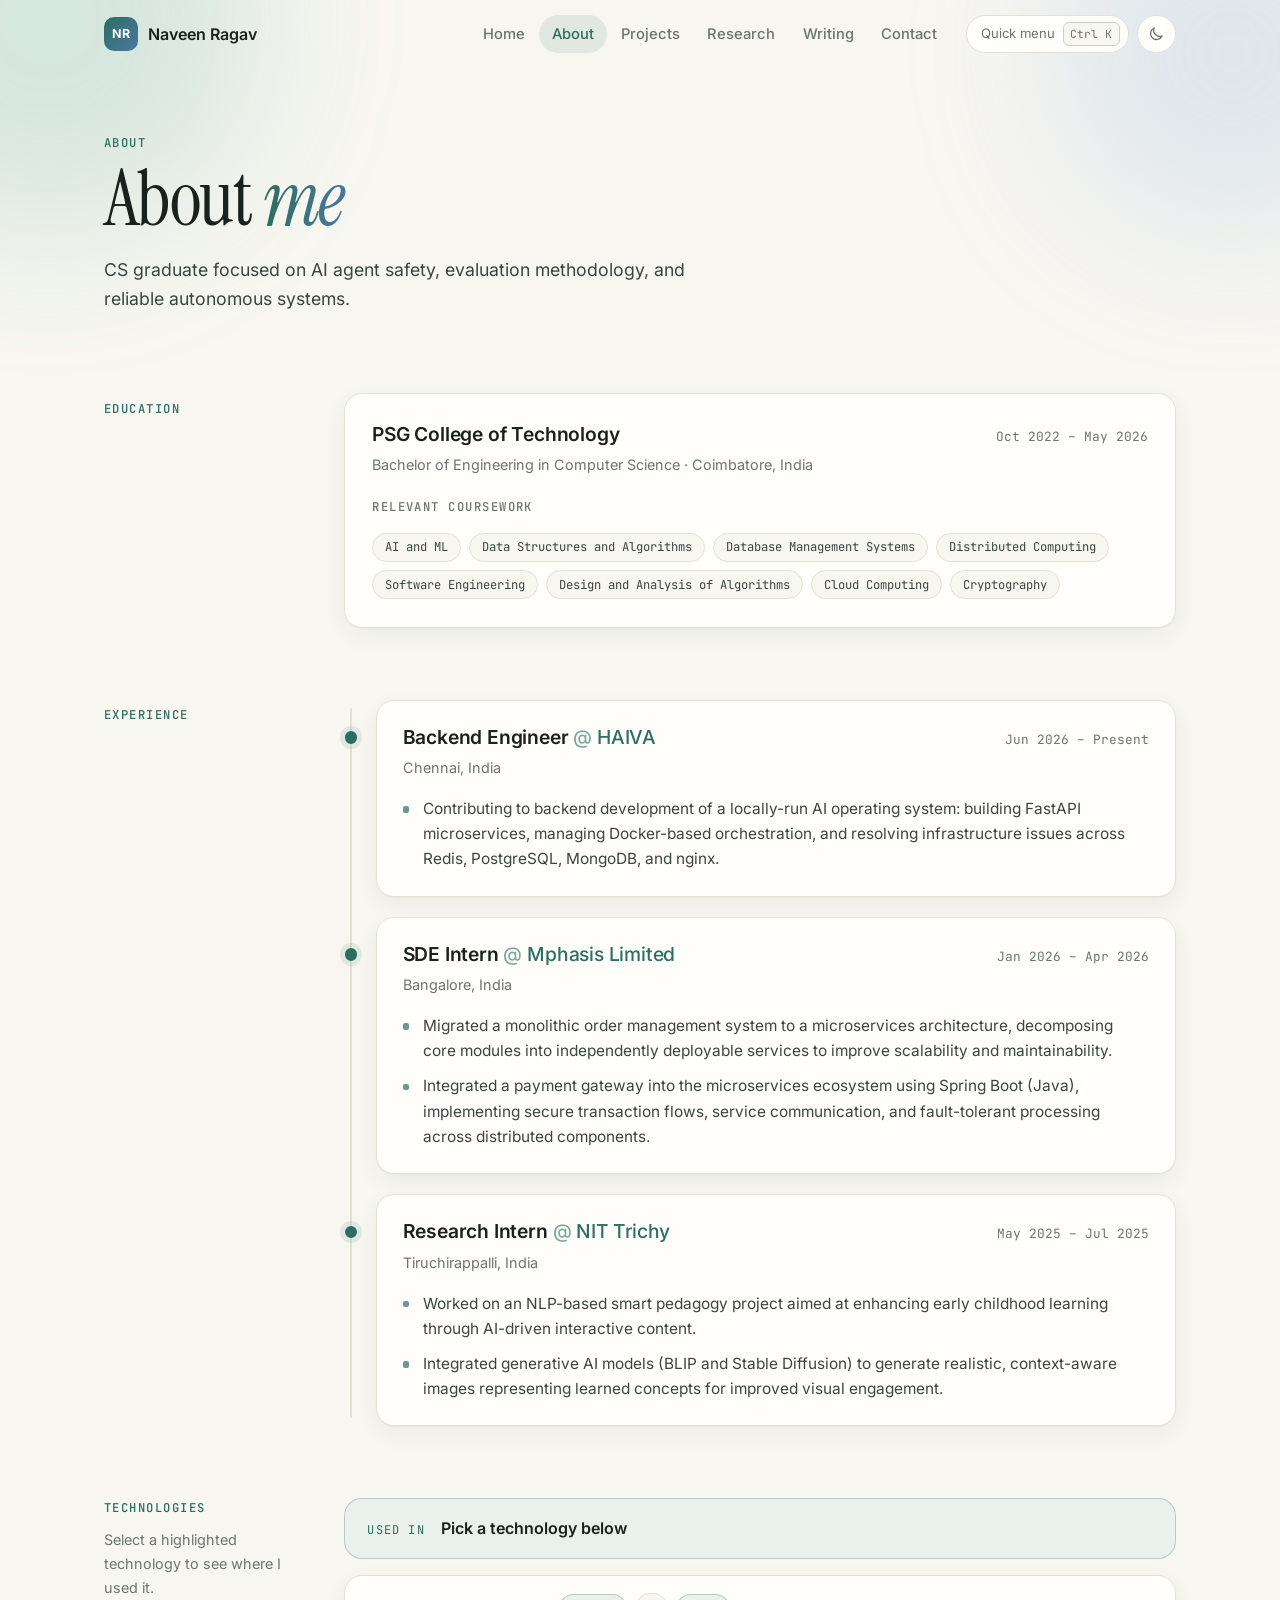
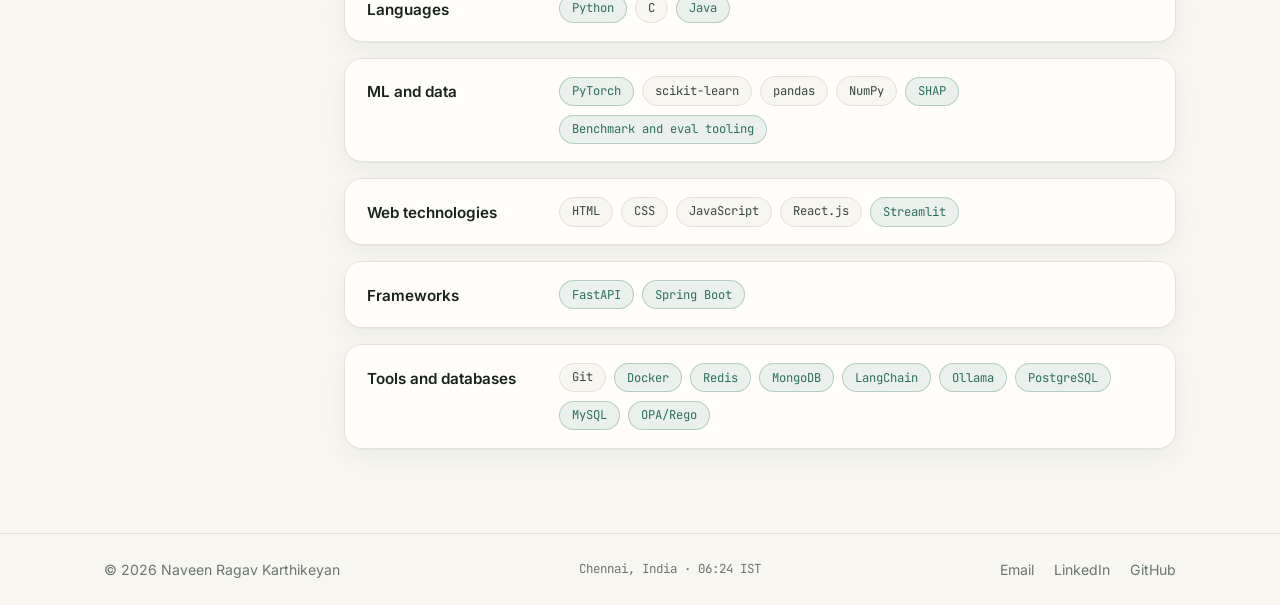
==== commit a18d1592: "Add writing section, dark mode and in-place navigation - Pages now change in place without a full re" ====
--- a/about.html
+++ b/about.html
@@ -1,5 +1,5 @@
 <!doctype html>
-<html lang="en">
+<html lang="en" data-theme="light">
 <head>
   <meta charset="utf-8">
   <meta name="viewport" content="width=device-width, initial-scale=1">
@@ -8,13 +8,11 @@
   <meta property="og:title" content="About · Naveen Ragav Karthikeyan">
   <meta property="og:description" content="CS graduate focused on AI agent safety, evaluation methodology, and reliable autonomous systems.">
   <meta property="og:type" content="website">
-  <meta name="theme-color" content="#f8f7f3">
-  <link rel="icon" href="data:image/svg+xml,%3Csvg xmlns='http://www.w3.org/2000/svg' viewBox='0 0 32 32'%3E%3Crect width='32' height='32' rx='9' fill='%232f7566'/%3E%3Ctext x='16' y='21.5' font-family='Arial,sans-serif' font-weight='700' font-size='14' fill='%23ffffff' text-anchor='middle'%3ENR%3C/text%3E%3C/svg%3E">
-  <link rel="preconnect" href="https://fonts.googleapis.com">
-  <link rel="preconnect" href="https://fonts.gstatic.com" crossorigin>
-  <link href="https://fonts.googleapis.com/css2?family=Inter:wght@400;500;600;700&family=JetBrains+Mono:wght@400;500&display=swap" rel="stylesheet">
+  <link rel="icon" href="data:image/svg+xml,%3Csvg xmlns='http://www.w3.org/2000/svg' viewBox='0 0 32 32'%3E%3Crect width='32' height='32' rx='9' fill='%232c6e5f'/%3E%3Ctext x='16' y='21.5' font-family='Arial,sans-serif' font-weight='700' font-size='14' fill='%23ffffff' text-anchor='middle'%3ENR%3C/text%3E%3C/svg%3E">
+  <link rel="preload" href="fonts/inter.woff2" as="font" type="font/woff2" crossorigin>
+  <link rel="preload" href="fonts/instrument-serif.woff2" as="font" type="font/woff2" crossorigin>
   <link rel="stylesheet" href="style.css">
-  <script>document.documentElement.classList.add('js');</script>
+  <script>(function(){var d=document.documentElement,t=null;d.classList.add('js');try{t=localStorage.getItem('theme')}catch(e){}d.dataset.theme=(t==='dark'||t==='light')?t:'light'})();</script>
 </head>
 <body>
   <a class="skip" href="#main">Skip to content</a>
@@ -22,26 +20,30 @@
 
   <header class="site-header">
     <div class="wrap bar">
-      <a class="brand" href="index.html"><span class="mark" aria-hidden="true">NR</span>Naveen Ragav</a>
-      <button class="menu-btn" type="button" aria-expanded="false" aria-controls="site-nav" aria-label="Menu"><span></span><span></span></button>
+      <a class="brand" href="index.html"><span class="mark" aria-hidden="true">NR</span><span>Naveen Ragav</span></a>
       <nav id="site-nav" aria-label="Main">
         <a href="index.html">Home</a>
         <a href="about.html" aria-current="page">About</a>
-        <a href="experience.html">Experience</a>
         <a href="projects.html">Projects</a>
         <a href="research.html">Research</a>
+        <a href="writing.html">Writing</a>
         <a href="contact.html">Contact</a>
       </nav>
+      <div class="tools">
+        <button class="tool palette-btn" type="button" data-palette aria-label="Open the quick menu"><span>Quick menu</span><kbd>Ctrl K</kbd></button>
+        <button class="tool theme-btn" type="button" data-theme-toggle aria-label="Switch between light and dark mode"><svg class="i-sun" viewBox="0 0 24 24" width="18" height="18" fill="none" stroke="currentColor" stroke-width="1.8" stroke-linecap="round"><circle cx="12" cy="12" r="4"/><path d="M12 2v2M12 20v2M4.9 4.9l1.4 1.4M17.7 17.7l1.4 1.4M2 12h2M20 12h2M4.9 19.1l1.4-1.4M17.7 6.3l1.4-1.4"/></svg><svg class="i-moon" viewBox="0 0 24 24" width="18" height="18" fill="none" stroke="currentColor" stroke-width="1.8" stroke-linecap="round" stroke-linejoin="round"><path d="M20 14.5A8 8 0 0 1 9.5 4a8 8 0 1 0 10.5 10.5z"/></svg></button>
+        <button class="tool menu-btn" type="button" aria-expanded="false" aria-controls="site-nav" aria-label="Menu"><span></span><span></span></button>
+      </div>
     </div>
   </header>
 
-  <main id="main">
+  <main id="main" data-page="about">
     <div class="page-head">
       <div class="blob b1" aria-hidden="true"></div>
       <div class="blob b2" aria-hidden="true"></div>
       <div class="wrap">
         <p class="eyebrow" data-reveal>About</p>
-        <h1 data-reveal>About me</h1>
+        <h1 data-reveal>About <em>me</em></h1>
         <p class="page-intro" data-reveal>CS graduate focused on AI agent safety, evaluation methodology, and reliable autonomous systems.</p>
       </div>
     </div>
@@ -57,18 +59,30 @@
       </div>
     </section>
 
-    <section>
+    <section id="experience">
       <div class="wrap split">
-        <h2 class="sec-title" data-reveal>Currently</h2>
-        <a class="card spot link-card" href="experience.html" data-reveal>
-          <div class="row-head"><h3>Backend Engineer <span class="at">HAIVA</span></h3><p class="when">Jun 2026 – Present</p></div>
-          <p class="meta">Chennai, India</p>
-          <p class="more">Full experience</p>
-        </a>
+        <h2 class="sec-title" data-reveal>Experience</h2>
+        <ol class="timeline">
+          <li class="spot" data-reveal>
+            <div class="row-head"><h3>Backend Engineer <span class="at">HAIVA</span></h3><p class="when">Jun 2026 – Present</p></div>
+            <p class="meta">Chennai, India</p>
+            <ul class="bullets"><li>Contributing to backend development of a locally-run AI operating system: building FastAPI microservices, managing Docker-based orchestration, and resolving infrastructure issues across Redis, PostgreSQL, MongoDB, and nginx.</li></ul>
+          </li>
+          <li class="spot" data-reveal>
+            <div class="row-head"><h3>SDE Intern <span class="at">Mphasis Limited</span></h3><p class="when">Jan 2026 – Apr 2026</p></div>
+            <p class="meta">Bangalore, India</p>
+            <ul class="bullets"><li>Migrated a monolithic order management system to a microservices architecture, decomposing core modules into independently deployable services to improve scalability and maintainability.</li><li>Integrated a payment gateway into the microservices ecosystem using Spring Boot (Java), implementing secure transaction flows, service communication, and fault-tolerant processing across distributed components.</li></ul>
+          </li>
+          <li class="spot" data-reveal>
+            <div class="row-head"><h3>Research Intern <span class="at">NIT Trichy</span></h3><p class="when">May 2025 – Jul 2025</p></div>
+            <p class="meta">Tiruchirappalli, India</p>
+            <ul class="bullets"><li>Worked on an NLP-based smart pedagogy project aimed at enhancing early childhood learning through AI-driven interactive content.</li><li>Integrated generative AI models (BLIP and Stable Diffusion) to generate realistic, context-aware images representing learned concepts for improved visual engagement.</li></ul>
+          </li>
+        </ol>
       </div>
     </section>
 
-    <section>
+    <section id="technologies">
       <div class="wrap split">
         <div>
           <h2 class="sec-title" data-reveal>Technologies</h2>
@@ -79,22 +93,7 @@
             <span class="used-k">Used in</span>
             <span class="used-v">Pick a technology below</span>
           </div>
-          <dl class="skills"><div data-reveal><dt>Languages</dt><dd><ul class="tags"><li><button type="button" class="chip" data-used="Intelligent Multi-Agent Orchestration Framework">Python</button></li><li>C</li><li><button type="button" class="chip" data-used="SDE Intern at Mphasis Limited">Java</button></li></ul></dd></div><div data-reveal><dt>ML and data</dt><dd><ul class="tags"><li><button type="button" class="chip" data-used="Depression Subtype Classification">PyTorch</button></li><li>scikit-learn</li><li>pandas</li><li>NumPy</li><li><button type="button" class="chip" data-used="Depression Subtype Classification">SHAP</button></li><li><button type="button" class="chip" data-used="PEAQ">Benchmark and eval tooling</button></li></ul></dd></div><div data-reveal><dt>Web technologies</dt><dd><ul class="tags"><li>HTML</li><li>CSS</li><li>JavaScript</li><li>React.js</li><li><button type="button" class="chip" data-used="Depression Subtype Classification">Streamlit</button></li></ul></dd></div><div data-reveal><dt>Frameworks</dt><dd><ul class="tags"><li><button type="button" class="chip" data-used="Backend Engineer at HAIVA | Financial Tracking System for Civil Construction">FastAPI</button></li><li><button type="button" class="chip" data-used="SDE Intern at Mphasis Limited">Spring Boot</button></li></ul></dd></div><div data-reveal><dt>Tools and databases</dt><dd><ul class="tags"><li>Git</li><li><button type="button" class="chip" data-used="Backend Engineer at HAIVA">Docker</button></li><li><button type="button" class="chip" data-used="Backend Engineer at HAIVA">Redis</button></li><li><button type="button" class="chip" data-used="Backend Engineer at HAIVA">MongoDB</button></li><li><button type="button" class="chip" data-used="Intelligent Multi-Agent Orchestration Framework">LangChain</button></li><li><button type="button" class="chip" data-used="Intelligent Multi-Agent Orchestration Framework">Ollama</button></li><li><button type="button" class="chip" data-used="Backend Engineer at HAIVA">PostgreSQL</button></li><li><button type="button" class="chip" data-used="Financial Tracking System for Civil Construction">MySQL</button></li><li><button type="button" class="chip" data-used="PEAQ">OPA/Rego</button></li></ul></dd></div></dl>
-        </div>
-      </div>
-    </section>
-
-    <section class="cta" data-reveal>
-      <div class="wrap">
-        <div class="cta-box spot">
-          <div>
-            <p class="eyebrow">Contact</p>
-            <h2>Get in touch</h2>
-          </div>
-          <div class="actions">
-            <a class="btn primary" href="mailto:naveen2005ragav@gmail.com">Email me</a>
-            <a class="btn" href="contact.html">All contact links</a>
-          </div>
+          <dl class="skills"><div data-reveal><dt>Languages</dt><dd><ul class="tags"><li><button type="button" class="chip" aria-pressed="false" data-used="Intelligent Multi-Agent Orchestration Framework">Python</button></li><li>C</li><li><button type="button" class="chip" aria-pressed="false" data-used="SDE Intern at Mphasis Limited">Java</button></li></ul></dd></div><div data-reveal><dt>ML and data</dt><dd><ul class="tags"><li><button type="button" class="chip" aria-pressed="false" data-used="Depression Subtype Classification">PyTorch</button></li><li>scikit-learn</li><li>pandas</li><li>NumPy</li><li><button type="button" class="chip" aria-pressed="false" data-used="Depression Subtype Classification">SHAP</button></li><li><button type="button" class="chip" aria-pressed="false" data-used="PEAQ">Benchmark and eval tooling</button></li></ul></dd></div><div data-reveal><dt>Web technologies</dt><dd><ul class="tags"><li>HTML</li><li>CSS</li><li>JavaScript</li><li>React.js</li><li><button type="button" class="chip" aria-pressed="false" data-used="Depression Subtype Classification">Streamlit</button></li></ul></dd></div><div data-reveal><dt>Frameworks</dt><dd><ul class="tags"><li><button type="button" class="chip" aria-pressed="false" data-used="Backend Engineer at HAIVA | Financial Tracking System for Civil Construction">FastAPI</button></li><li><button type="button" class="chip" aria-pressed="false" data-used="SDE Intern at Mphasis Limited">Spring Boot</button></li></ul></dd></div><div data-reveal><dt>Tools and databases</dt><dd><ul class="tags"><li>Git</li><li><button type="button" class="chip" aria-pressed="false" data-used="Backend Engineer at HAIVA">Docker</button></li><li><button type="button" class="chip" aria-pressed="false" data-used="Backend Engineer at HAIVA">Redis</button></li><li><button type="button" class="chip" aria-pressed="false" data-used="Backend Engineer at HAIVA">MongoDB</button></li><li><button type="button" class="chip" aria-pressed="false" data-used="Intelligent Multi-Agent Orchestration Framework">LangChain</button></li><li><button type="button" class="chip" aria-pressed="false" data-used="Intelligent Multi-Agent Orchestration Framework">Ollama</button></li><li><button type="button" class="chip" aria-pressed="false" data-used="Backend Engineer at HAIVA">PostgreSQL</button></li><li><button type="button" class="chip" aria-pressed="false" data-used="Financial Tracking System for Civil Construction">MySQL</button></li><li><button type="button" class="chip" aria-pressed="false" data-used="PEAQ">OPA/Rego</button></li></ul></dd></div></dl>
         </div>
       </div>
     </section>
@@ -103,6 +102,7 @@
   <footer class="site-footer">
     <div class="wrap foot">
       <p>© 2026 Naveen Ragav Karthikeyan</p>
+      <p class="clock" hidden>Chennai, India · <span data-clock></span></p>
       <ul>
         <li><a href="mailto:naveen2005ragav@gmail.com">Email</a></li>
         <li><a href="https://linkedin.com/in/naveen-ragav">LinkedIn</a></li>
--- a/style.css
+++ b/style.css
@@ -1,25 +1,67 @@
 /* Naveen Ragav Karthikeyan — personal website
-   All colours are defined once here. */
+   Colours for both themes are defined once at the top. */
+
+@font-face { font-family: "Inter"; src: url("fonts/inter.woff2") format("woff2"); font-weight: 100 900; font-display: swap; }
+@font-face { font-family: "Instrument Serif"; src: url("fonts/instrument-serif.woff2") format("woff2"); font-weight: 400; font-display: swap; }
+@font-face { font-family: "Instrument Serif"; src: url("fonts/instrument-serif-italic.woff2") format("woff2"); font-weight: 400; font-style: italic; font-display: swap; }
+@font-face { font-family: "JetBrains Mono"; src: url("fonts/jetbrains-mono.woff2") format("woff2"); font-weight: 100 800; font-display: swap; }
 
 :root {
-  --bg: #f8f7f3;
-  --surface: #ffffff;
-  --tint: #edf3ef;
-  --ink: #1c2430;
-  --body: #3b4554;
-  --muted: #667181;
-  --line: #e5e2d9;
-  --line-2: #d3d0c5;
-  --accent: #2f7566;
-  --accent-2: #4f7fa8;
-  --accent-soft: rgba(47, 117, 102, 0.10);
-  --shadow: 0 1px 2px rgba(28, 36, 48, 0.04), 0 8px 24px rgba(28, 36, 48, 0.05);
-  --shadow-lift: 0 2px 4px rgba(28, 36, 48, 0.05), 0 18px 40px rgba(28, 36, 48, 0.10);
+  color-scheme: light;
+  --bg: #f7f6f1;
+  --surface: #fffefb;
+  --tint: #eaf1ec;
+  --ink: #18211d;
+  --body: #3a4540;
+  --muted: #6b7570;
+  --line: #e3e1d6;
+  --line-2: #cfcdc0;
+  --accent: #2c6e5f;
+  --accent-2: #4a78a3;
+  --on-accent: #ffffff;
+  --accent-soft: rgba(44, 110, 95, 0.10);
+  --accent-line: rgba(44, 110, 95, 0.28);
+  --warn: #b4583a;
+  --warn-soft: rgba(180, 88, 58, 0.10);
+  --header: rgba(247, 246, 241, 0.82);
+  --blob-1: rgba(140, 196, 176, 0.30);
+  --blob-2: rgba(170, 196, 226, 0.30);
+  --net-rgb: 44, 110, 95;
+  --net2-rgb: 74, 120, 163;
+  --shadow: 0 1px 2px rgba(24, 33, 29, 0.04), 0 8px 24px rgba(24, 33, 29, 0.05);
+  --shadow-lift: 0 2px 4px rgba(24, 33, 29, 0.05), 0 18px 40px rgba(24, 33, 29, 0.10);
 
   --sans: "Inter", -apple-system, BlinkMacSystemFont, "Segoe UI", Roboto, "Helvetica Neue", Arial, sans-serif;
+  --serif: "Instrument Serif", "Iowan Old Style", Palatino, Georgia, serif;
   --mono: "JetBrains Mono", ui-monospace, SFMono-Regular, Menlo, Consolas, monospace;
-  --radius: 16px;
+  --radius: 18px;
   --ease: cubic-bezier(0.2, 0.7, 0.2, 1);
+}
+
+:root[data-theme="dark"] {
+  color-scheme: dark;
+  --bg: #0f1513;
+  --surface: #161d1a;
+  --tint: #1a2823;
+  --ink: #ecefe9;
+  --body: #c1c9c4;
+  --muted: #8b9690;
+  --line: #242e2a;
+  --line-2: #35423c;
+  --accent: #7ccab4;
+  --accent-2: #8db6e0;
+  --on-accent: #0c1512;
+  --accent-soft: rgba(124, 202, 180, 0.12);
+  --accent-line: rgba(124, 202, 180, 0.30);
+  --warn: #e0896b;
+  --warn-soft: rgba(224, 137, 107, 0.12);
+  --header: rgba(15, 21, 19, 0.80);
+  --blob-1: rgba(60, 130, 110, 0.22);
+  --blob-2: rgba(70, 110, 160, 0.20);
+  --net-rgb: 124, 202, 180;
+  --net2-rgb: 141, 182, 224;
+  --shadow: 0 1px 2px rgba(0, 0, 0, 0.3), 0 8px 24px rgba(0, 0, 0, 0.22);
+  --shadow-lift: 0 2px 4px rgba(0, 0, 0, 0.3), 0 18px 40px rgba(0, 0, 0, 0.4);
 }
 
 *, *::before, *::after { box-sizing: border-box; }
@@ -37,29 +79,41 @@
   font-size: 1rem;
   line-height: 1.65;
   -webkit-font-smoothing: antialiased;
-  overflow-x: hidden;
 }
 main { flex: 1; overflow-x: clip; }
 
-.wrap { width: 100%; max-width: 68rem; margin: 0 auto; padding: 0 1.5rem; }
+.wrap { width: 100%; max-width: 70rem; margin: 0 auto; padding: 0 1.5rem; }
+.wrap.narrow { max-width: 46rem; }
 
 h1, h2, h3, p, ul, ol, dl, dd { margin: 0; }
 h1, h2, h3 { color: var(--ink); }
 ul, ol { padding: 0; list-style: none; }
+button { font: inherit; color: inherit; }
 
 a { color: var(--accent); text-decoration: none; }
 :focus-visible { outline: 2px solid var(--accent); outline-offset: 3px; border-radius: 6px; }
-::selection { background: rgba(47, 117, 102, 0.2); }
-
-.skip { position: absolute; left: -999px; top: 0.5rem; background: var(--surface); padding: 0.5rem 0.9rem; border-radius: 8px; z-index: 40; }
+::selection { background: var(--accent-soft); }
+
+.skip { position: absolute; left: -999px; top: 0.5rem; background: var(--surface); padding: 0.5rem 0.9rem; border-radius: 8px; z-index: 60; }
 .skip:focus { left: 0.5rem; }
 
-/* Smooth cross-page transitions where the browser supports them */
+/* ── Page and theme transitions ── */
+
 @view-transition { navigation: auto; }
+.site-header { view-transition-name: header; }
+main { view-transition-name: main; }
+::view-transition-old(main) { animation: vt-out 0.18s ease both; }
+::view-transition-new(main) { animation: vt-in 0.42s var(--ease) both; }
+@keyframes vt-out { to { opacity: 0; transform: translateY(-8px); } }
+@keyframes vt-in { from { opacity: 0; transform: translateY(14px); } }
+
+.theme-vt .site-header, .theme-vt main { view-transition-name: none; }
+.theme-vt::view-transition-old(root), .theme-vt::view-transition-new(root) { animation: none; mix-blend-mode: normal; }
+.theme-vt::view-transition-new(root) { z-index: 2; }
 
 /* ── Scroll progress ── */
 
-.progress { position: fixed; inset: 0 0 auto 0; height: 3px; z-index: 30; pointer-events: none; }
+.progress { position: fixed; inset: 0 0 auto 0; height: 3px; z-index: 50; pointer-events: none; }
 .progress span {
   display: block; height: 100%; width: 100%;
   transform: scaleX(var(--scroll, 0)); transform-origin: 0 50%;
@@ -69,59 +123,69 @@
 /* ── Header ── */
 
 .site-header {
-  position: sticky; top: 0; z-index: 20;
+  position: sticky; top: 0; z-index: 40;
   background: transparent;
   border-bottom: 1px solid transparent;
   transition: background 0.25s, border-color 0.25s, box-shadow 0.25s;
 }
 .site-header.scrolled {
-  background: rgba(248, 247, 243, 0.82);
+  background: var(--header);
   backdrop-filter: blur(14px) saturate(1.4);
   -webkit-backdrop-filter: blur(14px) saturate(1.4);
-  border-color: var(--line); box-shadow: 0 6px 24px rgba(28, 36, 48, 0.05);
-}
-.bar { display: flex; align-items: center; justify-content: space-between; gap: 1rem; height: 4.25rem; }
-
-.brand { display: inline-flex; align-items: center; gap: 0.65rem; color: var(--ink); font-weight: 600; white-space: nowrap; }
+  border-color: var(--line);
+}
+.bar { display: flex; align-items: center; gap: 1rem; height: 4.25rem; }
+
+.brand { display: inline-flex; align-items: center; gap: 0.65rem; color: var(--ink); font-weight: 600; white-space: nowrap; margin-right: auto; }
 .mark {
   display: grid; place-items: center;
   width: 2.1rem; height: 2.1rem; border-radius: 10px;
   background: linear-gradient(135deg, var(--accent), var(--accent-2));
-  color: #fff; font-size: 0.78rem; font-weight: 700; letter-spacing: 0.02em;
+  color: var(--on-accent); font-size: 0.78rem; font-weight: 700; letter-spacing: 0.02em;
   transition: transform 0.4s var(--ease);
 }
 .brand:hover .mark { transform: rotate(-8deg) scale(1.06); }
 
-.site-header nav { display: flex; gap: 0.15rem; }
+.site-header nav { display: flex; gap: 0.1rem; }
 .site-header nav a {
-  position: relative;
   color: var(--muted); font-size: 0.92rem; font-weight: 500;
-  padding: 0.45rem 0.85rem; border-radius: 999px;
+  padding: 0.42rem 0.8rem; border-radius: 999px;
   transition: color 0.2s, background 0.2s;
 }
-.site-header nav a:hover { color: var(--ink); background: rgba(28, 36, 48, 0.05); }
+.site-header nav a:hover { color: var(--ink); background: var(--accent-soft); }
 .site-header nav a[aria-current="page"] { color: var(--accent); background: var(--accent-soft); }
 
-.menu-btn {
-  display: none;
-  width: 2.6rem; height: 2.6rem; padding: 0;
-  background: var(--surface); border: 1px solid var(--line-2); border-radius: 10px; cursor: pointer;
-  flex-direction: column; align-items: center; justify-content: center; gap: 6px;
-}
-.menu-btn span { display: block; width: 1.1rem; height: 2px; background: var(--ink); border-radius: 2px; transition: transform 0.25s var(--ease); }
-.menu-btn[aria-expanded="true"] span:first-child { transform: translateY(4px) rotate(45deg); }
-.menu-btn[aria-expanded="true"] span:last-child { transform: translateY(-4px) rotate(-45deg); }
+.tools { display: flex; align-items: center; gap: 0.5rem; }
+.tool {
+  display: inline-flex; align-items: center; justify-content: center; gap: 0.5rem;
+  height: 2.4rem; min-width: 2.4rem; padding: 0 0.6rem;
+  background: var(--surface); border: 1px solid var(--line); border-radius: 999px;
+  color: var(--muted); font-size: 0.82rem; cursor: pointer;
+  transition: border-color 0.2s, color 0.2s, transform 0.25s var(--ease);
+}
+.tool:hover { border-color: var(--accent); color: var(--ink); }
+.palette-btn { padding: 0 0.5rem 0 0.9rem; }
+kbd { font-family: var(--mono); font-size: 0.7rem; padding: 0.12rem 0.4rem; border: 1px solid var(--line-2); border-radius: 6px; color: var(--muted); background: var(--bg); }
+.theme-btn:hover { transform: rotate(18deg); }
+.theme-btn svg { display: block; }
+:root[data-theme="light"] .i-sun, :root[data-theme="dark"] .i-moon { display: none; }
+html:not(.js) .palette-btn, html:not(.js) .theme-btn { display: none; }
+
+.menu-btn { display: none; flex-direction: column; gap: 5px; }
+.menu-btn span { display: block; width: 1rem; height: 2px; background: var(--ink); border-radius: 2px; transition: transform 0.25s var(--ease); }
+.menu-btn[aria-expanded="true"] span:first-child { transform: translateY(3.5px) rotate(45deg); }
+.menu-btn[aria-expanded="true"] span:last-child { transform: translateY(-3.5px) rotate(-45deg); }
 
 /* ── Soft background shapes ── */
 
 .blob { position: absolute; border-radius: 50%; filter: blur(70px); pointer-events: none; z-index: 0; }
-.b1 { width: 34rem; height: 34rem; left: -10rem; top: -14rem; background: rgba(140, 196, 176, 0.30); animation: drift 18s ease-in-out infinite alternate; }
-.b2 { width: 28rem; height: 28rem; right: -8rem; top: -6rem; background: rgba(170, 196, 226, 0.30); animation: drift 22s ease-in-out infinite alternate-reverse; }
+.b1 { width: 34rem; height: 34rem; left: -10rem; top: -14rem; background: var(--blob-1); animation: drift 18s ease-in-out infinite alternate; }
+.b2 { width: 28rem; height: 28rem; right: -8rem; top: -6rem; background: var(--blob-2); animation: drift 22s ease-in-out infinite alternate-reverse; }
 @keyframes drift { to { transform: translate(4rem, 3rem) scale(1.12); } }
 
 /* ── Hero (home) ── */
 
-.hero { position: relative; padding: 6.5rem 0 4.5rem; }
+.hero { position: relative; padding: 5.5rem 0 3.5rem; }
 #net { position: absolute; inset: 0; width: 100%; height: 100%; z-index: 0; }
 .hero-inner { position: relative; z-index: 1; }
 
@@ -129,121 +193,116 @@
   display: inline-flex; align-items: center; gap: 0.6rem;
   padding: 0.4rem 1rem;
   border: 1px solid var(--line); border-radius: 999px;
-  background: rgba(255, 255, 255, 0.8);
+  background: var(--surface);
   color: var(--muted); font-size: 0.86rem;
   box-shadow: var(--shadow);
 }
 .dot { width: 0.5rem; height: 0.5rem; border-radius: 50%; background: var(--accent); animation: pulse 2.4s ease-out infinite; }
-@keyframes pulse { 0% { box-shadow: 0 0 0 0 rgba(47, 117, 102, 0.45); } 100% { box-shadow: 0 0 0 10px rgba(47, 117, 102, 0); } }
-
-.hero h1 {
-  margin-top: 1.5rem;
-  font-size: clamp(2.6rem, 8vw, 5rem);
-  line-height: 1.04; font-weight: 700; letter-spacing: -0.035em;
-}
-.grad {
+@keyframes pulse { 0% { box-shadow: 0 0 0 0 var(--accent-line); } 100% { box-shadow: 0 0 0 10px transparent; } }
+
+.hero h1, .page-head h1, .post-head h1 { font-family: var(--serif); font-weight: 400; letter-spacing: -0.02em; }
+.hero h1 { margin-top: 1.4rem; font-size: clamp(3.2rem, 10.5vw, 7.2rem); line-height: 0.95; }
+h1 em {
+  font-style: italic;
   background: linear-gradient(90deg, var(--accent), var(--accent-2), var(--accent));
   background-size: 200% 100%;
   -webkit-background-clip: text; background-clip: text; color: transparent;
-  animation: sheen 8s linear infinite;
-}
+  animation: sheen 9s linear infinite;
+  padding: 0 0.08em 0.18em 0; margin-bottom: -0.18em;
+}
+.hero h1 em { display: block; width: fit-content; }
 @keyframes sheen { to { background-position: -200% 0; } }
 
-.typed-line { margin-top: 1.5rem; font-family: var(--mono); font-size: clamp(0.95rem, 2.4vw, 1.1rem); color: var(--muted); min-height: 1.7em; }
+.typed-line { margin-top: 1.6rem; font-family: var(--mono); font-size: clamp(0.9rem, 2.4vw, 1.05rem); color: var(--muted); min-height: 1.7em; }
 .typed { color: var(--accent); font-weight: 500; }
 .caret { display: inline-block; width: 2px; height: 1.1em; margin-left: 2px; background: var(--accent); vertical-align: -0.18em; animation: blink 1s steps(1) infinite; }
 @keyframes blink { 50% { opacity: 0; } }
 html:not(.js) .typed-line { display: none; }
 
-.tagline { margin-top: 0.9rem; max-width: 38rem; color: var(--body); font-size: clamp(1.05rem, 2.4vw, 1.25rem); line-height: 1.6; }
-
-.actions { display: flex; flex-wrap: wrap; gap: 0.75rem; margin-top: 2.25rem; }
+.tagline { margin-top: 0.8rem; max-width: 36rem; color: var(--body); font-size: clamp(1.05rem, 2.4vw, 1.2rem); line-height: 1.6; }
+
+.actions { display: flex; flex-wrap: wrap; gap: 0.75rem; margin-top: 2rem; }
 .btn {
   display: inline-block; padding: 0.78rem 1.45rem;
   background: var(--surface);
   border: 1px solid var(--line-2); border-radius: 999px;
-  color: var(--ink); font: inherit; font-weight: 600; font-size: 0.95rem; cursor: pointer;
-  transition: border-color 0.2s, transform 0.25s var(--ease), box-shadow 0.25s, background 0.2s;
+  color: var(--ink); font-weight: 600; font-size: 0.95rem; cursor: pointer;
+  transition: border-color 0.2s, transform 0.25s var(--ease), box-shadow 0.25s, background 0.2s, color 0.2s;
 }
 .btn:hover { border-color: var(--accent); transform: translateY(-2px); box-shadow: var(--shadow-lift); }
 .btn:active { transform: translateY(0); }
-.btn.primary { background: var(--accent); border-color: var(--accent); color: #fff; }
-.btn.primary:hover { background: #29685a; }
+.btn.primary, .btn.done { background: var(--accent); border-color: var(--accent); color: var(--on-accent); }
 
 /* ── Sections ── */
 
 section { padding: 2.25rem 0; position: relative; }
-.band { padding: 0 0 1.5rem; }
-.flush { padding: 1rem 0; }
-
-.sec-head { display: flex; align-items: baseline; justify-content: space-between; gap: 1rem; margin-bottom: 1.25rem; }
-.sec-title, .eyebrow {
-  font-family: var(--mono); font-size: 0.8rem; font-weight: 500;
+section.tight { padding-top: 0.5rem; }
+.flush { padding: 1rem 0 2rem; }
+
+.sec-title, .eyebrow, .label {
+  font-family: var(--mono); font-size: 0.76rem; font-weight: 500;
   letter-spacing: 0.12em; text-transform: uppercase; color: var(--accent);
 }
-.more { font-size: 0.9rem; font-weight: 600; white-space: nowrap; color: var(--accent); }
-.more::after { content: "→"; display: inline-block; margin-left: 0.35em; transition: transform 0.25s var(--ease); }
-a.more:hover::after, a:hover .more::after { transform: translateX(4px); }
+.label { color: var(--muted); }
+.sec-title.solo { margin-bottom: 1.25rem; }
 .hint { margin-top: 0.6rem; color: var(--muted); font-size: 0.9rem; max-width: 14rem; }
+.muted { color: var(--muted); }
 
 .split { display: grid; grid-template-columns: 13rem 1fr; gap: 2rem; align-items: start; }
 .split > .sec-title { padding-top: 0.35rem; }
 
 /* ── Page head (inner pages) ── */
 
-.page-head { position: relative; padding: 4.5rem 0 2.75rem; margin-bottom: 1rem; }
+.page-head { position: relative; padding: 4rem 0 2.25rem; margin-bottom: 0.5rem; }
 .page-head .wrap { position: relative; z-index: 1; }
 .page-head .b1 { width: 26rem; height: 26rem; top: -16rem; }
 .page-head .b2 { width: 22rem; height: 22rem; top: -12rem; }
-.page-head h1 { margin-top: 0.6rem; font-size: clamp(2.1rem, 6vw, 3.25rem); line-height: 1.1; font-weight: 700; letter-spacing: -0.03em; }
-.page-intro { margin-top: 1rem; max-width: 40rem; color: var(--body); font-size: 1.1rem; }
+.page-head h1 { margin-top: 0.5rem; font-size: clamp(2.8rem, 8vw, 4.8rem); line-height: 1; }
+.page-intro { margin-top: 1.1rem; max-width: 40rem; color: var(--body); font-size: 1.1rem; }
 
 /* ── Interactive surface: lift + pointer spotlight ── */
 
-.spot {
-  position: relative; isolation: isolate;
-  transition: transform 0.35s var(--ease), box-shadow 0.35s var(--ease), border-color 0.25s;
-}
+.spot { position: relative; isolation: isolate; }
 .spot::before {
   content: ""; position: absolute; inset: 0; z-index: -1; border-radius: inherit;
-  background: radial-gradient(22rem circle at var(--mx, 50%) var(--my, 50%), rgba(47, 117, 102, 0.10), transparent 60%);
-  opacity: 0; transition: opacity 0.3s;
-}
-.spot:hover { transform: translateY(-3px); box-shadow: var(--shadow-lift); border-color: rgba(47, 117, 102, 0.35); }
+  background: radial-gradient(22rem circle at var(--mx, 50%) var(--my, 50%), var(--accent-soft), transparent 60%);
+  opacity: 0; transition: opacity 0.3s; pointer-events: none;
+}
+.spot:hover { box-shadow: var(--shadow-lift); border-color: var(--accent-line); }
 .spot:hover::before { opacity: 1; }
-
-/* ── Cards ── */
-
-.card, .timeline > li, .stats li, .interest-grid li, .explore a, .pub-strip a, .pubs a,
-.contact-grid a, .skills > div, .mail-box, .cta-box, .used {
+a.spot:hover, .icard:hover { transform: translateY(-3px); }
+
+/* ── Shared card surface ── */
+
+.card, .tile, .timeline > li, .icard, .pub, .contact-grid a, .skills > div, .mail-box, .used, .post-list a, .flow {
   background: var(--surface);
   border: 1px solid var(--line);
   border-radius: var(--radius);
   box-shadow: var(--shadow);
+  transition: transform 0.35s var(--ease), box-shadow 0.35s var(--ease), border-color 0.25s;
 }
 
 .card { padding: 1.7rem; display: block; color: inherit; }
-.card h2, .card h3 { font-size: 1.2rem; line-height: 1.3; font-weight: 600; letter-spacing: -0.01em; }
-.card.feature { background: linear-gradient(150deg, var(--tint), var(--surface) 55%); border-color: rgba(47, 117, 102, 0.25); }
-.card.feature h2, .card.feature h3 { font-size: 1.5rem; }
-.card-sub { margin-top: 0.3rem; color: var(--ink); }
+.card h2, .card h3, .timeline h3 { font-size: 1.2rem; line-height: 1.3; font-weight: 600; letter-spacing: -0.01em; }
+.card.feature { background: linear-gradient(150deg, var(--tint), var(--surface) 55%); border-color: var(--accent-line); }
+.card.feature h2 { font-family: var(--serif); font-weight: 400; font-size: clamp(1.7rem, 4vw, 2.3rem); line-height: 1.1; }
+.card-sub { margin-top: 0.4rem; color: var(--ink); }
 
 .cards { display: grid; grid-template-columns: repeat(2, 1fr); gap: 1.25rem; }
 .cards .feature { grid-column: 1 / -1; }
 .cards .card[hidden] { display: none; }
-.cards.filtered .card { grid-column: auto; }
-.cards .card.pop { animation: pop 0.45s var(--ease) both; }
-@keyframes pop { from { opacity: 0; transform: scale(0.96) translateY(10px); } }
+.cards .card.pop, .post-list li.pop { animation: pop 0.45s var(--ease) both; }
+@keyframes pop { from { opacity: 0; transform: scale(0.97) translateY(10px); } }
 
 .badge {
   display: inline-block; margin-bottom: 0.9rem;
   padding: 0.25rem 0.75rem; border-radius: 999px;
-  background: var(--accent-soft); border: 1px solid rgba(47, 117, 102, 0.22);
+  background: var(--accent-soft); border: 1px solid var(--accent-line);
   color: var(--accent); font-size: 0.78rem; font-weight: 600;
 }
 .meta { margin-top: 0.4rem; color: var(--muted); font-size: 0.9rem; }
 .when { flex: none; color: var(--muted); font-family: var(--mono); font-size: 0.8rem; white-space: nowrap; }
-.label { margin-top: 1.25rem; font-family: var(--mono); font-size: 0.75rem; letter-spacing: 0.1em; text-transform: uppercase; color: var(--muted); }
+.card .label { margin-top: 1.25rem; }
 .at { color: var(--accent); font-weight: 500; }
 .at::before { content: "@ "; opacity: 0.6; }
 
@@ -255,28 +314,61 @@
 
 .metrics { display: flex; flex-wrap: wrap; gap: 0.75rem; margin-top: 1.1rem; }
 .metrics li { padding: 0.7rem 1rem; border-radius: 12px; background: var(--tint); min-width: 7.5rem; }
-.metrics .num { display: block; font-size: 1.5rem; font-weight: 700; color: var(--accent); letter-spacing: -0.02em; font-variant-numeric: tabular-nums; line-height: 1.2; }
+.metrics .num, .nums .num { display: block; font-family: var(--serif); color: var(--accent); font-variant-numeric: tabular-nums; line-height: 1.1; }
+.metrics .num { font-size: 1.9rem; }
 .metrics .lab { font-size: 0.8rem; color: var(--muted); }
 
 .tags { display: flex; flex-wrap: wrap; gap: 0.5rem; margin-top: 1rem; }
-.tags > li:not(:has(button)), .chip {
+.tags > li:not(:has(button)), .chip, .topics li {
   padding: 0.28rem 0.75rem; border-radius: 999px;
   background: var(--bg); border: 1px solid var(--line);
-  color: var(--body); font-family: var(--mono); font-size: 0.78rem; line-height: 1.5;
+  color: var(--body); font-family: var(--mono); font-size: 0.76rem; line-height: 1.5;
 }
 .chip {
-  cursor: pointer; background: var(--tint); border-color: rgba(47, 117, 102, 0.25); color: var(--accent);
+  cursor: pointer; background: var(--tint); border-color: var(--accent-line); color: var(--accent);
   transition: transform 0.2s var(--ease), background 0.2s, color 0.2s;
 }
 .chip:hover { transform: translateY(-2px); }
-.chip[aria-pressed="true"] { background: var(--accent); color: #fff; border-color: var(--accent); }
-
-/* ── Home pieces ── */
-
-.stats { display: grid; grid-template-columns: repeat(4, 1fr); gap: 1rem; }
-.stats li { padding: 1.3rem 1.4rem; display: flex; flex-direction: column; gap: 0.25rem; }
-.stats .num { font-size: clamp(1.7rem, 3.4vw, 2.3rem); font-weight: 700; color: var(--ink); letter-spacing: -0.03em; line-height: 1.1; font-variant-numeric: tabular-nums; }
-.stats .lab { color: var(--muted); font-size: 0.86rem; line-height: 1.45; }
+.chip[aria-pressed="true"] { background: var(--accent); color: var(--on-accent); border-color: var(--accent); }
+
+/* ── Home bento ── */
+
+.bento { display: grid; grid-template-columns: repeat(12, 1fr); gap: 1rem; }
+.tile { padding: 1.6rem; display: flex; flex-direction: column; gap: 0.6rem; min-width: 0; }
+.tile h2 { font-size: 1.2rem; font-weight: 600; line-height: 1.3; letter-spacing: -0.01em; }
+.tile-text { font-size: 0.96rem; }
+.t-feature { grid-column: span 7; background: linear-gradient(150deg, var(--tint), var(--surface) 55%); border-color: var(--accent-line); }
+.t-feature h2 { font-family: var(--serif); font-weight: 400; font-size: clamp(1.7rem, 3.4vw, 2.2rem); line-height: 1.1; }
+.t-feature .badge { align-self: flex-start; margin-bottom: 0.2rem; }
+.t-feature { grid-row: span 2; }
+.t-now { grid-column: span 5; order: 1; }
+.t-writing { grid-column: span 5; order: 2; }
+.t-interests { grid-column: span 5; grid-row: span 2; order: 3; }
+.t-pubs { grid-column: span 7; order: 4; }
+.t-nums { grid-column: span 7; order: 5; }
+.t-now .meta { margin-top: 0; }
+
+.mini-interests { display: grid; gap: 1.1rem; margin-top: 0.4rem; }
+.mini-interests li { display: grid; grid-template-columns: auto 1fr; gap: 0.9rem; align-items: baseline; }
+.mini-interests strong { display: block; color: var(--ink); font-weight: 600; }
+.mini-interests div span { display: block; color: var(--muted); font-size: 0.86rem; line-height: 1.5; margin-top: 0.15rem; }
+.idx { font-family: var(--mono); font-size: 0.76rem; color: var(--accent); }
+
+.mini-pubs { display: grid; margin-top: 0.2rem; }
+.mini-pubs li { display: grid; gap: 0.1rem; padding: 0.7rem 0; border-top: 1px solid var(--line); }
+.mini-pubs li:first-child { border-top: 0; padding-top: 0.2rem; }
+.pv { font-family: var(--mono); font-size: 0.74rem; color: var(--accent); }
+.pt { color: var(--ink); font-weight: 500; font-size: 0.95rem; line-height: 1.4; }
+
+.nums { display: grid; grid-template-columns: repeat(3, 1fr); gap: 1rem; margin-top: 0.2rem; }
+.nums .num { font-size: 2.4rem; }
+.nums .lab { display: block; color: var(--muted); font-size: 0.84rem; line-height: 1.4; }
+
+.latest { display: grid; gap: 0.4rem; color: inherit; }
+.latest strong { color: var(--ink); font-family: var(--serif); font-weight: 400; font-size: 1.45rem; line-height: 1.15; }
+.latest span { color: var(--muted); font-size: 0.86rem; }
+.arrow::after { content: "→"; display: inline-block; margin-left: 0.35em; transition: transform 0.25s var(--ease); }
+a:hover .arrow::after, a.arrow:hover::after { transform: translateX(4px); }
 
 .marquee { display: flex; overflow: hidden; gap: 0.75rem; padding: 0.5rem 0; -webkit-mask-image: linear-gradient(90deg, transparent, #000 8%, #000 92%, transparent); mask-image: linear-gradient(90deg, transparent, #000 8%, #000 92%, transparent); }
 .marquee ul { display: flex; flex: none; gap: 0.75rem; animation: slide 38s linear infinite; }
@@ -284,18 +376,40 @@
 .marquee li { flex: none; padding: 0.5rem 1.1rem; border-radius: 999px; background: var(--surface); border: 1px solid var(--line); font-family: var(--mono); font-size: 0.82rem; color: var(--body); }
 @keyframes slide { to { transform: translateX(calc(-100% - 0.75rem)); } }
 
-.interest-grid { display: grid; grid-template-columns: repeat(3, 1fr); gap: 1rem; }
-.interest-grid li { padding: 1.4rem; font-weight: 600; font-size: 1.05rem; color: var(--ink); }
-.idx { display: block; margin-bottom: 0.7rem; font-family: var(--mono); font-size: 0.78rem; font-weight: 400; color: var(--accent); }
-
-.pub-strip { display: grid; grid-template-columns: repeat(3, 1fr); gap: 1rem; }
-.explore { display: grid; grid-template-columns: repeat(4, 1fr); gap: 1rem; }
-.explore a, .pub-strip a, .contact-grid a { display: flex; flex-direction: column; gap: 0.25rem; height: 100%; padding: 1.3rem 1.4rem; color: var(--ink); }
-.pub-strip .k { font-weight: 600; font-size: 1.05rem; }
-.pub-strip .v, .explore .d { color: var(--muted); font-size: 0.88rem; line-height: 1.5; }
-.explore .t { font-weight: 600; }
-.explore .t::after { content: "→"; display: inline-block; margin-left: 0.35em; color: var(--accent); transition: transform 0.25s var(--ease); }
-.explore a:hover .t::after { transform: translateX(4px); }
+/* ── PEAQ gate diagram ── */
+
+.flow { margin-top: 1.4rem; padding: 1.2rem; box-shadow: none; background: var(--bg); }
+.tile .flow { margin-top: auto; }
+.flow-top { display: flex; align-items: center; justify-content: space-between; gap: 0.75rem; flex-wrap: wrap; }
+.seg { display: inline-flex; padding: 3px; border-radius: 999px; background: var(--surface); border: 1px solid var(--line); }
+.seg button { padding: 0.35rem 0.85rem; border: 0; border-radius: 999px; background: transparent; color: var(--muted); font-size: 0.8rem; font-weight: 500; cursor: pointer; transition: background 0.25s, color 0.25s; }
+.seg button[aria-pressed="true"] { background: var(--accent); color: var(--on-accent); }
+.flow[data-state="blocked"] .seg button[aria-pressed="true"] { background: var(--warn); color: #fff; }
+
+.flow-track { position: relative; display: grid; grid-template-columns: 1fr 1.5fr 1fr 1fr 1fr; gap: 1.4rem; margin-top: 1.1rem; }
+.node {
+  position: relative; display: flex; flex-direction: column; justify-content: center; text-align: center;
+  min-height: 3.6rem; padding: 0.5rem 0.4rem;
+  background: var(--surface); border: 1px solid var(--line-2); border-radius: 12px;
+  color: var(--ink); font-size: 0.8rem; font-weight: 600; line-height: 1.25;
+  transition: opacity 0.4s, border-color 0.4s, background 0.4s, transform 0.4s var(--ease);
+}
+.node small { display: block; margin-top: 0.2rem; font-family: var(--mono); font-size: 0.62rem; font-weight: 400; color: var(--muted); }
+.node:not(:last-child)::after {
+  content: ""; position: absolute; left: 100%; top: 50%; width: 1.4rem; height: 2px;
+  background: linear-gradient(90deg, var(--accent) 50%, transparent 50%) 0 0 / 8px 2px repeat-x;
+  animation: dash 0.7s linear infinite; transition: opacity 0.4s;
+}
+@keyframes dash { to { background-position: 8px 0; } }
+.n-gate { border-color: var(--accent); background: var(--accent-soft); }
+.flow[data-state="blocked"] .n-gate { border-color: var(--warn); background: var(--warn-soft); animation: shake 0.4s var(--ease); }
+.flow[data-state="blocked"] .n-gate::after { animation: none; background: var(--warn); width: 0.5rem; }
+.flow[data-state="blocked"] .n-down { opacity: 0.35; transform: scale(0.97); border-style: dashed; }
+.flow[data-state="blocked"] .n-down::after { opacity: 0; }
+@keyframes shake { 25% { transform: translateX(-4px); } 60% { transform: translateX(4px); } }
+.flow-note { margin-top: 0.9rem; font-size: 0.86rem; color: var(--accent); font-weight: 500; }
+.flow[data-state="blocked"] .flow-note { color: var(--warn); }
+html:not(.js) .seg { display: none; }
 
 /* ── Timeline ── */
 
@@ -311,11 +425,10 @@
   transition: border-color 0.3s, background 0.3s, box-shadow 0.3s;
 }
 .timeline > li.in::after { border-color: var(--accent); background: var(--accent); box-shadow: 0 0 0 5px var(--accent-soft); }
-.timeline h2 { font-size: 1.2rem; font-weight: 600; line-height: 1.3; }
-
-/* ── Skills ── */
-
-.used { display: flex; flex-wrap: wrap; gap: 0.4rem 1rem; align-items: baseline; padding: 1rem 1.4rem; margin-bottom: 1rem; background: var(--tint); border-color: rgba(47, 117, 102, 0.2); box-shadow: none; position: sticky; top: 5rem; z-index: 5; }
+
+/* ── Technologies ── */
+
+.used { display: flex; flex-wrap: wrap; gap: 0.4rem 1rem; align-items: baseline; padding: 1rem 1.4rem; margin-bottom: 1rem; background: var(--tint); border-color: var(--accent-line); box-shadow: none; }
 .used-k { font-family: var(--mono); font-size: 0.75rem; letter-spacing: 0.1em; text-transform: uppercase; color: var(--accent); }
 .used-v { color: var(--ink); font-weight: 600; }
 .used.flash .used-v { animation: pop 0.35s var(--ease); }
@@ -326,93 +439,186 @@
 .skills dt { font-weight: 600; font-size: 0.95rem; padding-top: 0.2rem; color: var(--ink); }
 .skills .tags { margin-top: 0; }
 
-/* ── Project filters ── */
+/* ── Filters ── */
 
 .filters { display: flex; flex-wrap: wrap; gap: 0.5rem; margin-bottom: 1.5rem; }
+.filters[hidden] { display: none; }
 .filter {
   padding: 0.5rem 1.1rem; border-radius: 999px; cursor: pointer;
   background: var(--surface); border: 1px solid var(--line-2);
-  color: var(--body); font: inherit; font-size: 0.9rem; font-weight: 500;
+  color: var(--body); font-size: 0.9rem; font-weight: 500;
   transition: background 0.2s, color 0.2s, border-color 0.2s, transform 0.2s var(--ease);
 }
 .filter:hover { border-color: var(--accent); transform: translateY(-1px); }
-.filter[aria-pressed="true"] { background: var(--ink); border-color: var(--ink); color: #fff; }
+.filter[aria-pressed="true"] { background: var(--ink); border-color: var(--ink); color: var(--bg); }
 html:not(.js) .filters { display: none; }
 
-/* ── Publications ── */
+/* ── Research ── */
+
+.igrid { display: grid; grid-template-columns: repeat(2, 1fr); gap: 1.25rem; }
+.icard { padding: 1.7rem; }
+.icard h3 { margin-top: 0.6rem; font-family: var(--serif); font-weight: 400; font-size: 1.9rem; line-height: 1.1; }
+.idesc { margin-top: 0.6rem; }
+.topics { display: flex; flex-wrap: wrap; gap: 0.5rem; margin-top: 1.1rem; }
+.topics li { background: var(--tint); border-color: transparent; color: var(--ink); transition: transform 0.25s var(--ease), background 0.25s, color 0.25s; }
+.topics li:hover { transform: translateY(-2px); background: var(--accent); color: var(--on-accent); }
 
 .pubs { display: grid; gap: 1rem; }
-.pubs a { display: block; padding: 1.4rem 1.6rem; color: inherit; }
-.pub-venue { font-family: var(--mono); font-size: 0.8rem; color: var(--accent); }
+.pub { padding: 0; }
+.pub summary { display: grid; gap: 0.4rem; padding: 1.4rem 4rem 1.4rem 1.6rem; cursor: pointer; list-style: none; position: relative; border-radius: inherit; }
+.pub summary::-webkit-details-marker { display: none; }
+.pub summary::after {
+  content: "+"; position: absolute; right: 1.4rem; top: 50%; translate: 0 -50%;
+  display: grid; place-items: center; width: 1.9rem; height: 1.9rem; border-radius: 50%;
+  border: 1px solid var(--line-2); color: var(--accent); font-size: 1.1rem; line-height: 1;
+  transition: transform 0.3s var(--ease), background 0.2s, color 0.2s;
+}
+.pub[open] summary::after { transform: rotate(45deg); background: var(--accent); color: var(--on-accent); border-color: var(--accent); }
+.pub-venue { font-family: var(--mono); font-size: 0.78rem; color: var(--accent); }
 .pub-venue span { margin-left: 0.75rem; color: var(--muted); }
-.pubs h3 { margin: 0.5rem 0 0.7rem; font-size: 1.12rem; font-weight: 600; line-height: 1.4; }
+.pub-title { color: var(--ink); font-size: 1.12rem; font-weight: 600; line-height: 1.4; }
+.pub .bullets { margin: 0; padding: 0 1.6rem 1.5rem; }
+.pub[open] .bullets { animation: pop 0.35s var(--ease); }
+
+/* ── Writing ── */
+
+.post-list { display: grid; gap: 1rem; }
+.post-list a { display: grid; gap: 0.35rem; padding: 1.5rem 1.6rem; color: inherit; }
+.post-list time, .post-meta { font-family: var(--mono); font-size: 0.76rem; color: var(--muted); letter-spacing: 0.04em; }
+.post-list strong { font-family: var(--serif); font-weight: 400; font-size: 1.7rem; line-height: 1.15; color: var(--ink); }
+.post-list p { font-size: 0.96rem; }
+.post-list .tags { margin-top: 0.4rem; }
+.empty { padding: 3rem 1.5rem; text-align: center; border: 1px dashed var(--line-2); border-radius: var(--radius); color: var(--muted); }
+.empty strong { display: block; font-family: var(--serif); font-weight: 400; font-size: 1.8rem; color: var(--ink); margin-bottom: 0.3rem; }
+
+.post { padding: 3rem 0 1rem; }
+.back { display: inline-block; font-size: 0.9rem; font-weight: 500; }
+.back::before { content: "←"; display: inline-block; margin-right: 0.4em; transition: transform 0.25s var(--ease); }
+.back:hover::before { transform: translateX(-4px); }
+.post-head { margin: 2rem 0 2.5rem; }
+.post-head h1 { margin-top: 0.6rem; font-size: clamp(2.4rem, 7vw, 3.8rem); line-height: 1.05; }
+.post-summary { margin-top: 1rem; font-size: 1.15rem; color: var(--muted); }
+.draft-flag { display: inline-block; margin-left: 0.75rem; padding: 0.1rem 0.5rem; border-radius: 6px; background: var(--warn-soft); color: var(--warn); }
+
+.prose { font-size: 1.08rem; line-height: 1.8; }
+.prose > * + * { margin-top: 1.25em; }
+.prose h2, .prose h3 { font-family: var(--serif); font-weight: 400; line-height: 1.15; margin-top: 2em; }
+.prose h2 { font-size: 2rem; }
+.prose h3 { font-size: 1.5rem; }
+.prose a { text-decoration: underline; text-decoration-color: var(--accent-line); text-underline-offset: 0.2em; }
+.prose a:hover { text-decoration-color: currentColor; }
+.prose ul, .prose ol { padding-left: 1.4rem; }
+.prose ul { list-style: disc; }
+.prose ol { list-style: decimal; }
+.prose li + li { margin-top: 0.4em; }
+.prose li::marker { color: var(--accent); }
+.prose blockquote { margin-left: 0; margin-right: 0; padding: 0.2rem 0 0.2rem 1.25rem; border-left: 3px solid var(--accent); color: var(--ink); font-family: var(--serif); font-style: italic; font-size: 1.35rem; line-height: 1.4; }
+.prose code { font-family: var(--mono); font-size: 0.86em; padding: 0.15em 0.4em; border-radius: 6px; background: var(--tint); color: var(--ink); }
+.prose pre { padding: 1.1rem 1.25rem; border-radius: 14px; background: var(--surface); border: 1px solid var(--line); overflow-x: auto; line-height: 1.6; }
+.prose pre code { padding: 0; background: none; font-size: 0.86rem; }
+.prose img { max-width: 100%; height: auto; border-radius: 14px; }
+.prose hr { border: 0; border-top: 1px solid var(--line); margin: 2.5em 0; }
+.prose table { width: 100%; border-collapse: collapse; font-size: 0.95rem; }
+.prose th, .prose td { text-align: left; padding: 0.6rem 0.75rem; border-bottom: 1px solid var(--line); }
+
+.post-nav { display: grid; grid-template-columns: 1fr 1fr; gap: 1rem; margin-top: 3.5rem; padding-top: 1.5rem; border-top: 1px solid var(--line); }
+.post-nav:empty { display: none; }
+.post-nav a { display: grid; gap: 0.2rem; color: var(--ink); font-weight: 600; }
+.post-nav a span { font-family: var(--mono); font-size: 0.74rem; color: var(--muted); font-weight: 400; text-transform: uppercase; letter-spacing: 0.1em; }
+.post-nav .next { text-align: right; grid-column: 2; }
 
 /* ── Contact ── */
 
-.mail-box, .cta-box { display: flex; align-items: center; justify-content: space-between; gap: 1.5rem; flex-wrap: wrap; padding: 2rem; }
-.mail-box { margin-bottom: 1rem; background: linear-gradient(150deg, var(--tint), var(--surface) 60%); }
-.mail { display: inline-block; margin-top: 0.4rem; color: var(--ink); font-size: clamp(1.2rem, 4.2vw, 2rem); font-weight: 700; letter-spacing: -0.02em; overflow-wrap: anywhere; background: linear-gradient(var(--accent), var(--accent)) 0 100% / 0 2px no-repeat; transition: background-size 0.4s var(--ease); }
+.mail-box { display: flex; align-items: center; justify-content: space-between; gap: 1.5rem; flex-wrap: wrap; padding: 2rem; margin-bottom: 1rem; background: linear-gradient(150deg, var(--tint), var(--surface) 60%); }
+.mail { display: inline-block; margin-top: 0.4rem; color: var(--ink); font-family: var(--serif); font-size: clamp(1.5rem, 5.4vw, 2.8rem); line-height: 1.15; overflow-wrap: anywhere; background: linear-gradient(var(--accent), var(--accent)) 0 100% / 0 2px no-repeat; transition: background-size 0.4s var(--ease); }
 .mail:hover { background-size: 100% 2px; }
-.copy.done { background: var(--accent); border-color: var(--accent); color: #fff; }
 .contact-grid { display: grid; grid-template-columns: repeat(2, 1fr); gap: 1rem; }
-.contact-grid a { padding: 1.6rem; }
-.contact-grid .k { font-family: var(--mono); font-size: 0.78rem; letter-spacing: 0.1em; text-transform: uppercase; color: var(--accent); }
+.contact-grid a { display: flex; flex-direction: column; gap: 0.25rem; height: 100%; padding: 1.6rem; color: var(--ink); }
+.contact-grid .k { font-family: var(--mono); font-size: 0.76rem; letter-spacing: 0.1em; text-transform: uppercase; color: var(--accent); }
 .contact-grid .v { font-weight: 600; overflow-wrap: anywhere; }
 
-.cta { padding-top: 3rem; }
-.cta-box { background: linear-gradient(150deg, var(--tint), var(--surface) 60%); }
-.cta-box h2 { margin-top: 0.3rem; font-size: clamp(1.6rem, 4vw, 2.2rem); letter-spacing: -0.02em; line-height: 1.2; }
-.cta-box .actions { margin-top: 0; }
+/* ── Quick menu (command palette) ── */
+
+.palette { position: fixed; inset: 0; z-index: 70; display: grid; align-items: start; justify-items: center; padding: 14vh 1rem 1rem; background: rgba(10, 16, 14, 0.42); backdrop-filter: blur(4px); -webkit-backdrop-filter: blur(4px); animation: fade 0.18s ease; }
+.palette[hidden] { display: none; }
+@keyframes fade { from { opacity: 0; } }
+.palette-box { width: 100%; max-width: 34rem; background: var(--surface); border: 1px solid var(--line-2); border-radius: 18px; box-shadow: 0 30px 80px rgba(0, 0, 0, 0.3); overflow: hidden; animation: pop 0.25s var(--ease); }
+.palette input { width: 100%; padding: 1.1rem 1.3rem; border: 0; border-bottom: 1px solid var(--line); background: transparent; color: var(--ink); font: inherit; font-size: 1.05rem; outline: none; }
+.palette input::placeholder { color: var(--muted); }
+.palette ul { max-height: 21rem; overflow-y: auto; padding: 0.5rem; }
+.palette li { display: flex; align-items: center; justify-content: space-between; gap: 1rem; padding: 0.65rem 0.85rem; border-radius: 10px; color: var(--body); cursor: pointer; font-size: 0.95rem; }
+.palette li small { font-family: var(--mono); font-size: 0.7rem; color: var(--muted); text-transform: uppercase; letter-spacing: 0.08em; flex: none; }
+.palette li[aria-selected="true"] { background: var(--accent-soft); color: var(--ink); }
+.palette .none { padding: 1.25rem; color: var(--muted); text-align: center; cursor: default; }
+
+/* ── Toast ── */
+
+.toast { position: fixed; left: 50%; bottom: 1.5rem; z-index: 80; translate: -50% 0; padding: 0.7rem 1.2rem; border-radius: 999px; background: var(--ink); color: var(--bg); font-size: 0.9rem; font-weight: 500; box-shadow: var(--shadow-lift); animation: toast 2.2s var(--ease) both; pointer-events: none; }
+@keyframes toast { 0% { opacity: 0; transform: translateY(12px); } 12%, 85% { opacity: 1; transform: none; } 100% { opacity: 0; transform: translateY(6px); } }
 
 /* ── Footer ── */
 
 .site-footer { margin-top: 3rem; border-top: 1px solid var(--line); }
-.foot { display: flex; align-items: center; justify-content: space-between; gap: 1rem; flex-wrap: wrap; padding-top: 1.5rem; padding-bottom: 1.5rem; color: var(--muted); font-size: 0.88rem; }
+.foot { display: flex; align-items: center; justify-content: space-between; gap: 0.75rem 1.5rem; flex-wrap: wrap; padding-top: 1.5rem; padding-bottom: 1.5rem; color: var(--muted); font-size: 0.88rem; }
 .foot ul { display: flex; gap: 1.25rem; }
 .foot a { color: var(--muted); transition: color 0.2s; }
 .foot a:hover { color: var(--accent); }
+.clock { font-family: var(--mono); font-size: 0.78rem; }
 
 /* ── Reveal on scroll (only when JavaScript is running) ── */
 
-.js [data-reveal] { opacity: 0; translate: 0 22px; transition: opacity 0.7s var(--ease), translate 0.7s var(--ease); transition-delay: var(--d, 0ms); }
-.js [data-reveal].in { opacity: 1; translate: 0 0; }
+.js [data-reveal] { opacity: 0; translate: 0 22px; }
+.js [data-reveal].in { opacity: 1; translate: 0 0; transition: opacity 0.7s var(--ease) var(--d, 0ms), translate 0.7s var(--ease) var(--d, 0ms), transform 0.35s var(--ease), box-shadow 0.35s var(--ease), border-color 0.25s; }
 
 /* ── Responsive ── */
 
-@media (max-width: 56rem) {
+@media (max-width: 64rem) {
+  .palette-btn span { display: none; }
+  .palette-btn { padding: 0 0.5rem; }
+}
+
+@media (max-width: 58rem) {
   .split { grid-template-columns: 1fr; gap: 1rem; }
   .hint { max-width: none; }
-  .explore, .stats { grid-template-columns: repeat(2, 1fr); }
-  .cards { grid-template-columns: 1fr; }
-}
-
-@media (max-width: 46rem) {
+  .cards, .igrid { grid-template-columns: 1fr; }
+  .tile { grid-column: 1 / -1; grid-row: auto; }
+}
+
+@media (max-width: 50rem) {
   .menu-btn { display: inline-flex; }
+  .palette-btn { display: none; }
   .site-header nav {
     display: none;
     position: absolute; left: 0; right: 0; top: 4.25rem;
     flex-direction: column; gap: 0.25rem;
     padding: 0.75rem 1.5rem 1.25rem;
     background: var(--bg); border-bottom: 1px solid var(--line);
-    box-shadow: 0 20px 30px rgba(28, 36, 48, 0.08);
+    box-shadow: 0 20px 30px rgba(0, 0, 0, 0.08);
   }
   .site-header nav.open { display: flex; animation: pop 0.25s var(--ease); }
   .site-header nav a { padding: 0.7rem 0.9rem; font-size: 1rem; border-radius: 10px; }
 
-  .hero { padding: 4rem 0 3rem; }
-  .page-head { padding: 3rem 0 2rem; }
-  .interest-grid, .pub-strip, .contact-grid { grid-template-columns: 1fr; }
+  .hero { padding: 3.5rem 0 2.5rem; }
+  .page-head { padding: 2.75rem 0 1.5rem; }
+  .contact-grid { grid-template-columns: 1fr; }
   .row-head { flex-direction: column; gap: 0.2rem; }
   .skills > div { grid-template-columns: 1fr; gap: 0.6rem; }
-  .card, .timeline > li { padding: 1.25rem; }
-  .mail-box, .cta-box { padding: 1.5rem; }
+  .card, .timeline > li, .tile, .icard { padding: 1.3rem; }
+  .mail-box { padding: 1.5rem; }
   .timeline { padding-left: 1.6rem; }
   .timeline > li::after { left: -1.6rem; }
-}
-
-@media (max-width: 26rem) {
-  .explore { grid-template-columns: 1fr; }
-  .wrap { padding: 0 1rem; }
+
+  .flow-track { grid-template-columns: 1fr; gap: 1.1rem; }
+  .node { min-height: 0; padding: 0.7rem; }
+  .node:not(:last-child)::after { left: 50%; top: 100%; width: 2px; height: 1.1rem; background: linear-gradient(var(--accent) 50%, transparent 50%) 0 0 / 2px 8px repeat-y; animation-name: dash-v; }
+  .flow[data-state="blocked"] .n-gate::after { width: 2px; height: 0.4rem; background: var(--warn); }
+}
+@keyframes dash-v { to { background-position: 0 8px; } }
+
+@media (max-width: 30rem) {
+  .wrap { padding: 0 1.1rem; }
+  .nums { grid-template-columns: 1fr; }
+  .brand span:last-child { display: none; }
 }
 
 @media (prefers-reduced-motion: reduce) {
@@ -420,5 +626,5 @@
   *, *::before, *::after { animation: none !important; transition: none !important; }
   .js [data-reveal] { opacity: 1; translate: none; }
   .caret { display: none; }
-  @view-transition { navigation: none; }
-}
+  ::view-transition-group(*), ::view-transition-old(*), ::view-transition-new(*) { animation: none !important; }
+}
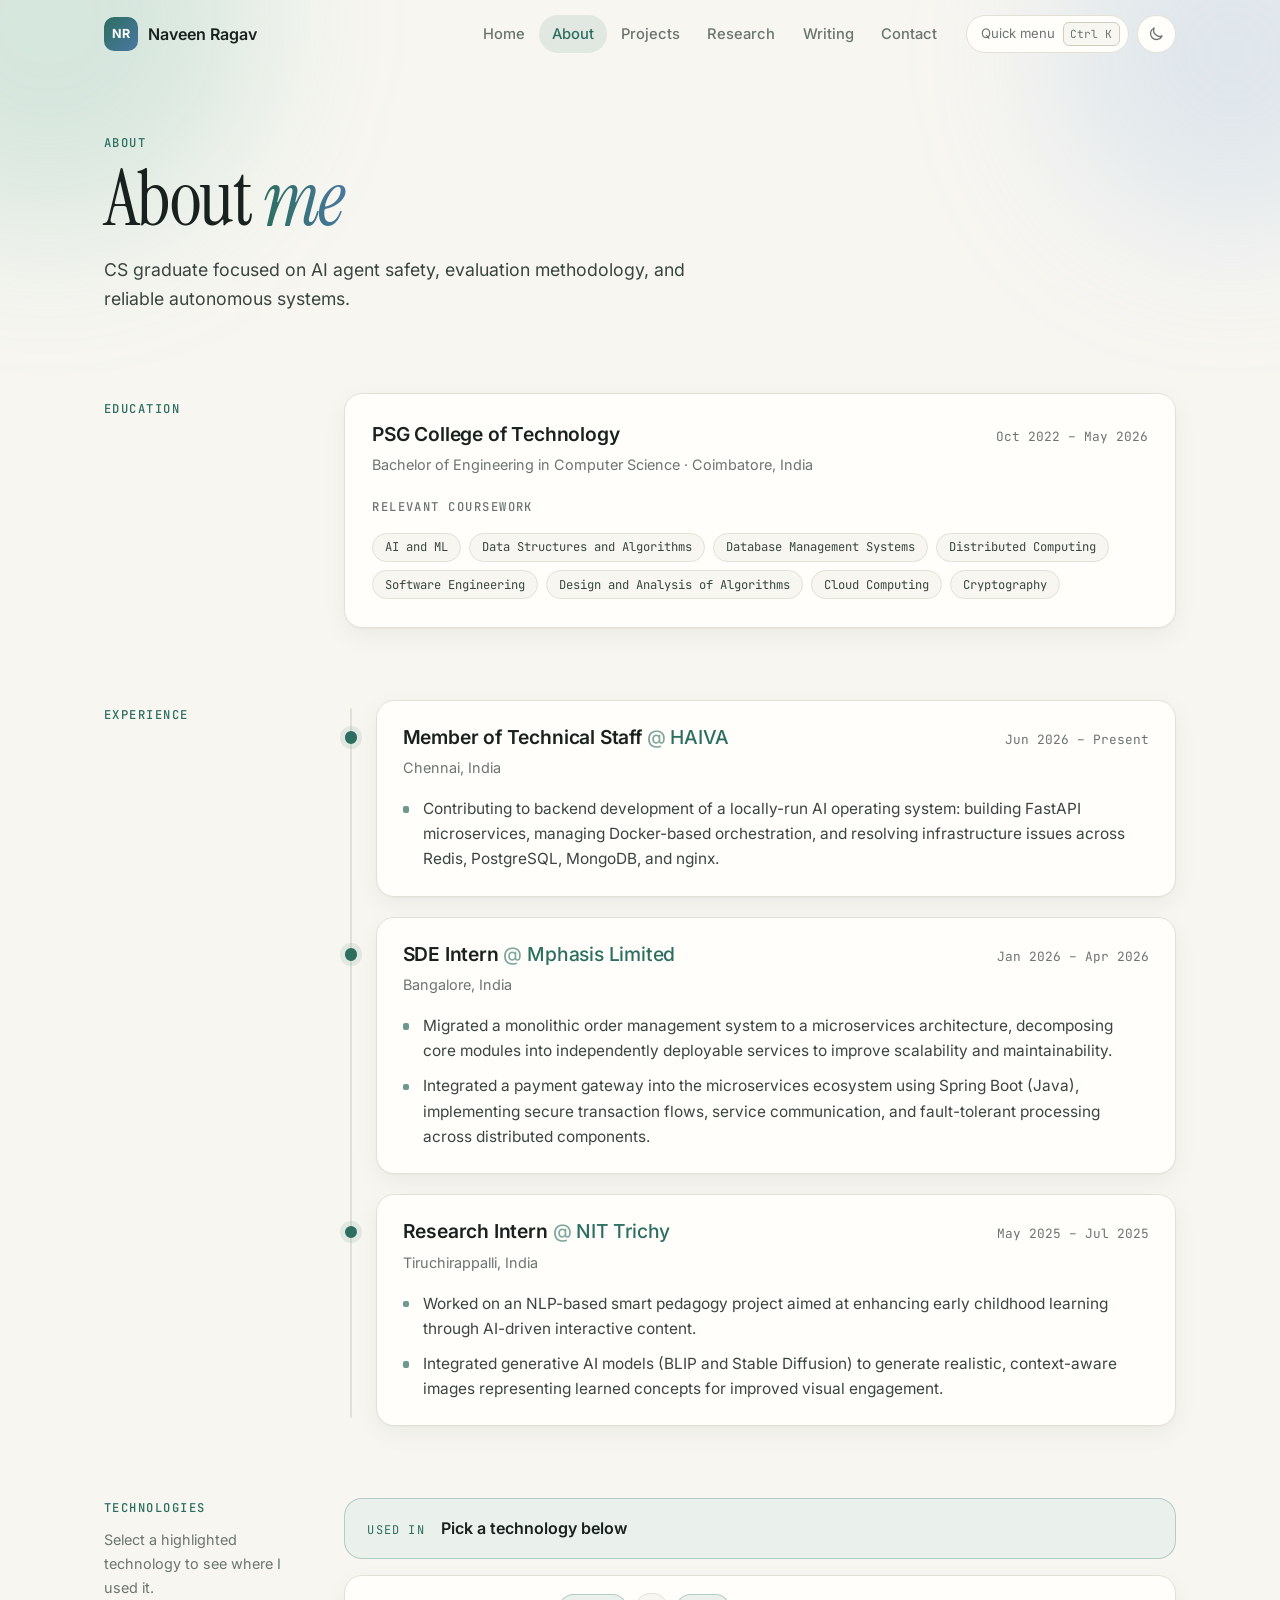
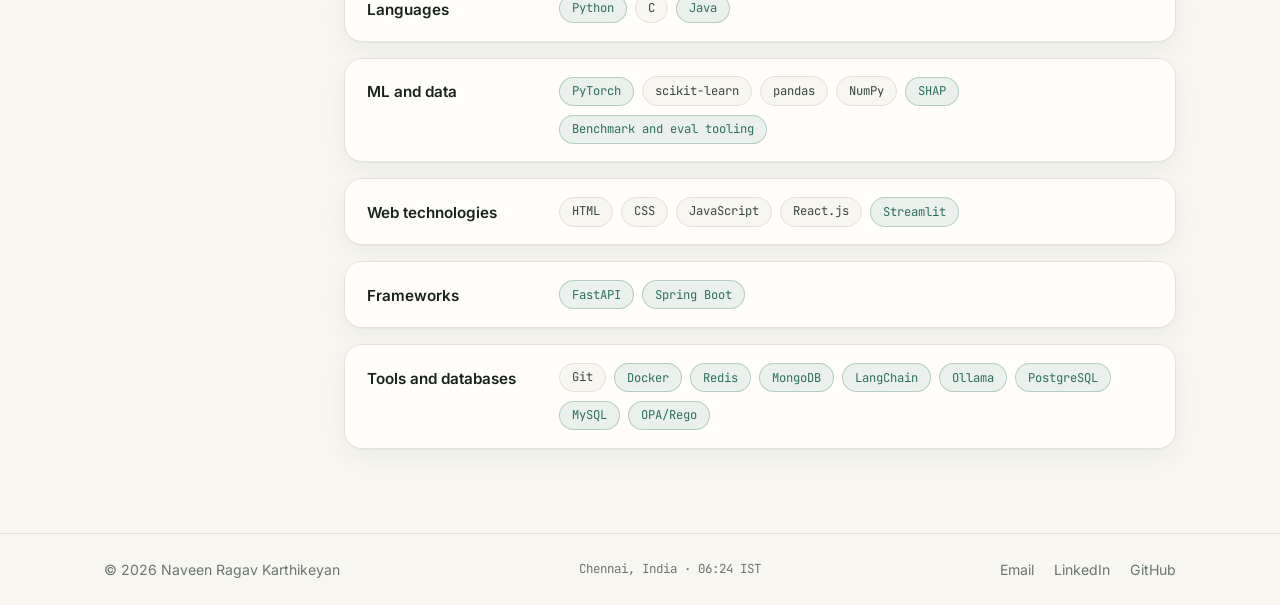
==== commit bfb7dd67: "Update HAIVA title to Member of Technical Staff Co-Authored-By: Claude Fable 5.2 <noreply@anthropic." ====
--- a/about.html
+++ b/about.html
@@ -64,7 +64,7 @@
         <h2 class="sec-title" data-reveal>Experience</h2>
         <ol class="timeline">
           <li class="spot" data-reveal>
-            <div class="row-head"><h3>Backend Engineer <span class="at">HAIVA</span></h3><p class="when">Jun 2026 – Present</p></div>
+            <div class="row-head"><h3>Member of Technical Staff <span class="at">HAIVA</span></h3><p class="when">Jun 2026 – Present</p></div>
             <p class="meta">Chennai, India</p>
             <ul class="bullets"><li>Contributing to backend development of a locally-run AI operating system: building FastAPI microservices, managing Docker-based orchestration, and resolving infrastructure issues across Redis, PostgreSQL, MongoDB, and nginx.</li></ul>
           </li>
@@ -93,7 +93,7 @@
             <span class="used-k">Used in</span>
             <span class="used-v">Pick a technology below</span>
           </div>
-          <dl class="skills"><div data-reveal><dt>Languages</dt><dd><ul class="tags"><li><button type="button" class="chip" aria-pressed="false" data-used="Intelligent Multi-Agent Orchestration Framework">Python</button></li><li>C</li><li><button type="button" class="chip" aria-pressed="false" data-used="SDE Intern at Mphasis Limited">Java</button></li></ul></dd></div><div data-reveal><dt>ML and data</dt><dd><ul class="tags"><li><button type="button" class="chip" aria-pressed="false" data-used="Depression Subtype Classification">PyTorch</button></li><li>scikit-learn</li><li>pandas</li><li>NumPy</li><li><button type="button" class="chip" aria-pressed="false" data-used="Depression Subtype Classification">SHAP</button></li><li><button type="button" class="chip" aria-pressed="false" data-used="PEAQ">Benchmark and eval tooling</button></li></ul></dd></div><div data-reveal><dt>Web technologies</dt><dd><ul class="tags"><li>HTML</li><li>CSS</li><li>JavaScript</li><li>React.js</li><li><button type="button" class="chip" aria-pressed="false" data-used="Depression Subtype Classification">Streamlit</button></li></ul></dd></div><div data-reveal><dt>Frameworks</dt><dd><ul class="tags"><li><button type="button" class="chip" aria-pressed="false" data-used="Backend Engineer at HAIVA | Financial Tracking System for Civil Construction">FastAPI</button></li><li><button type="button" class="chip" aria-pressed="false" data-used="SDE Intern at Mphasis Limited">Spring Boot</button></li></ul></dd></div><div data-reveal><dt>Tools and databases</dt><dd><ul class="tags"><li>Git</li><li><button type="button" class="chip" aria-pressed="false" data-used="Backend Engineer at HAIVA">Docker</button></li><li><button type="button" class="chip" aria-pressed="false" data-used="Backend Engineer at HAIVA">Redis</button></li><li><button type="button" class="chip" aria-pressed="false" data-used="Backend Engineer at HAIVA">MongoDB</button></li><li><button type="button" class="chip" aria-pressed="false" data-used="Intelligent Multi-Agent Orchestration Framework">LangChain</button></li><li><button type="button" class="chip" aria-pressed="false" data-used="Intelligent Multi-Agent Orchestration Framework">Ollama</button></li><li><button type="button" class="chip" aria-pressed="false" data-used="Backend Engineer at HAIVA">PostgreSQL</button></li><li><button type="button" class="chip" aria-pressed="false" data-used="Financial Tracking System for Civil Construction">MySQL</button></li><li><button type="button" class="chip" aria-pressed="false" data-used="PEAQ">OPA/Rego</button></li></ul></dd></div></dl>
+          <dl class="skills"><div data-reveal><dt>Languages</dt><dd><ul class="tags"><li><button type="button" class="chip" aria-pressed="false" data-used="Intelligent Multi-Agent Orchestration Framework">Python</button></li><li>C</li><li><button type="button" class="chip" aria-pressed="false" data-used="SDE Intern at Mphasis Limited">Java</button></li></ul></dd></div><div data-reveal><dt>ML and data</dt><dd><ul class="tags"><li><button type="button" class="chip" aria-pressed="false" data-used="Depression Subtype Classification">PyTorch</button></li><li>scikit-learn</li><li>pandas</li><li>NumPy</li><li><button type="button" class="chip" aria-pressed="false" data-used="Depression Subtype Classification">SHAP</button></li><li><button type="button" class="chip" aria-pressed="false" data-used="PEAQ">Benchmark and eval tooling</button></li></ul></dd></div><div data-reveal><dt>Web technologies</dt><dd><ul class="tags"><li>HTML</li><li>CSS</li><li>JavaScript</li><li>React.js</li><li><button type="button" class="chip" aria-pressed="false" data-used="Depression Subtype Classification">Streamlit</button></li></ul></dd></div><div data-reveal><dt>Frameworks</dt><dd><ul class="tags"><li><button type="button" class="chip" aria-pressed="false" data-used="Member of Technical Staff at HAIVA | Financial Tracking System for Civil Construction">FastAPI</button></li><li><button type="button" class="chip" aria-pressed="false" data-used="SDE Intern at Mphasis Limited">Spring Boot</button></li></ul></dd></div><div data-reveal><dt>Tools and databases</dt><dd><ul class="tags"><li>Git</li><li><button type="button" class="chip" aria-pressed="false" data-used="Member of Technical Staff at HAIVA">Docker</button></li><li><button type="button" class="chip" aria-pressed="false" data-used="Member of Technical Staff at HAIVA">Redis</button></li><li><button type="button" class="chip" aria-pressed="false" data-used="Member of Technical Staff at HAIVA">MongoDB</button></li><li><button type="button" class="chip" aria-pressed="false" data-used="Intelligent Multi-Agent Orchestration Framework">LangChain</button></li><li><button type="button" class="chip" aria-pressed="false" data-used="Intelligent Multi-Agent Orchestration Framework">Ollama</button></li><li><button type="button" class="chip" aria-pressed="false" data-used="Member of Technical Staff at HAIVA">PostgreSQL</button></li><li><button type="button" class="chip" aria-pressed="false" data-used="Financial Tracking System for Civil Construction">MySQL</button></li><li><button type="button" class="chip" aria-pressed="false" data-used="PEAQ">OPA/Rego</button></li></ul></dd></div></dl>
         </div>
       </div>
     </section>
--- a/style.css
+++ b/style.css
@@ -197,7 +197,7 @@
   color: var(--muted); font-size: 0.86rem;
   box-shadow: var(--shadow);
 }
-.dot { width: 0.5rem; height: 0.5rem; border-radius: 50%; background: var(--accent); animation: pulse 2.4s ease-out infinite; }
+.dot { flex: none; width: 0.5rem; height: 0.5rem; border-radius: 50%; background: var(--accent); animation: pulse 2.4s ease-out infinite; }
 @keyframes pulse { 0% { box-shadow: 0 0 0 0 var(--accent-line); } 100% { box-shadow: 0 0 0 10px transparent; } }
 
 .hero h1, .page-head h1, .post-head h1 { font-family: var(--serif); font-weight: 400; letter-spacing: -0.02em; }
@@ -619,6 +619,7 @@
   .wrap { padding: 0 1.1rem; }
   .nums { grid-template-columns: 1fr; }
   .brand span:last-child { display: none; }
+  .status .loc { display: none; }
 }
 
 @media (prefers-reduced-motion: reduce) {
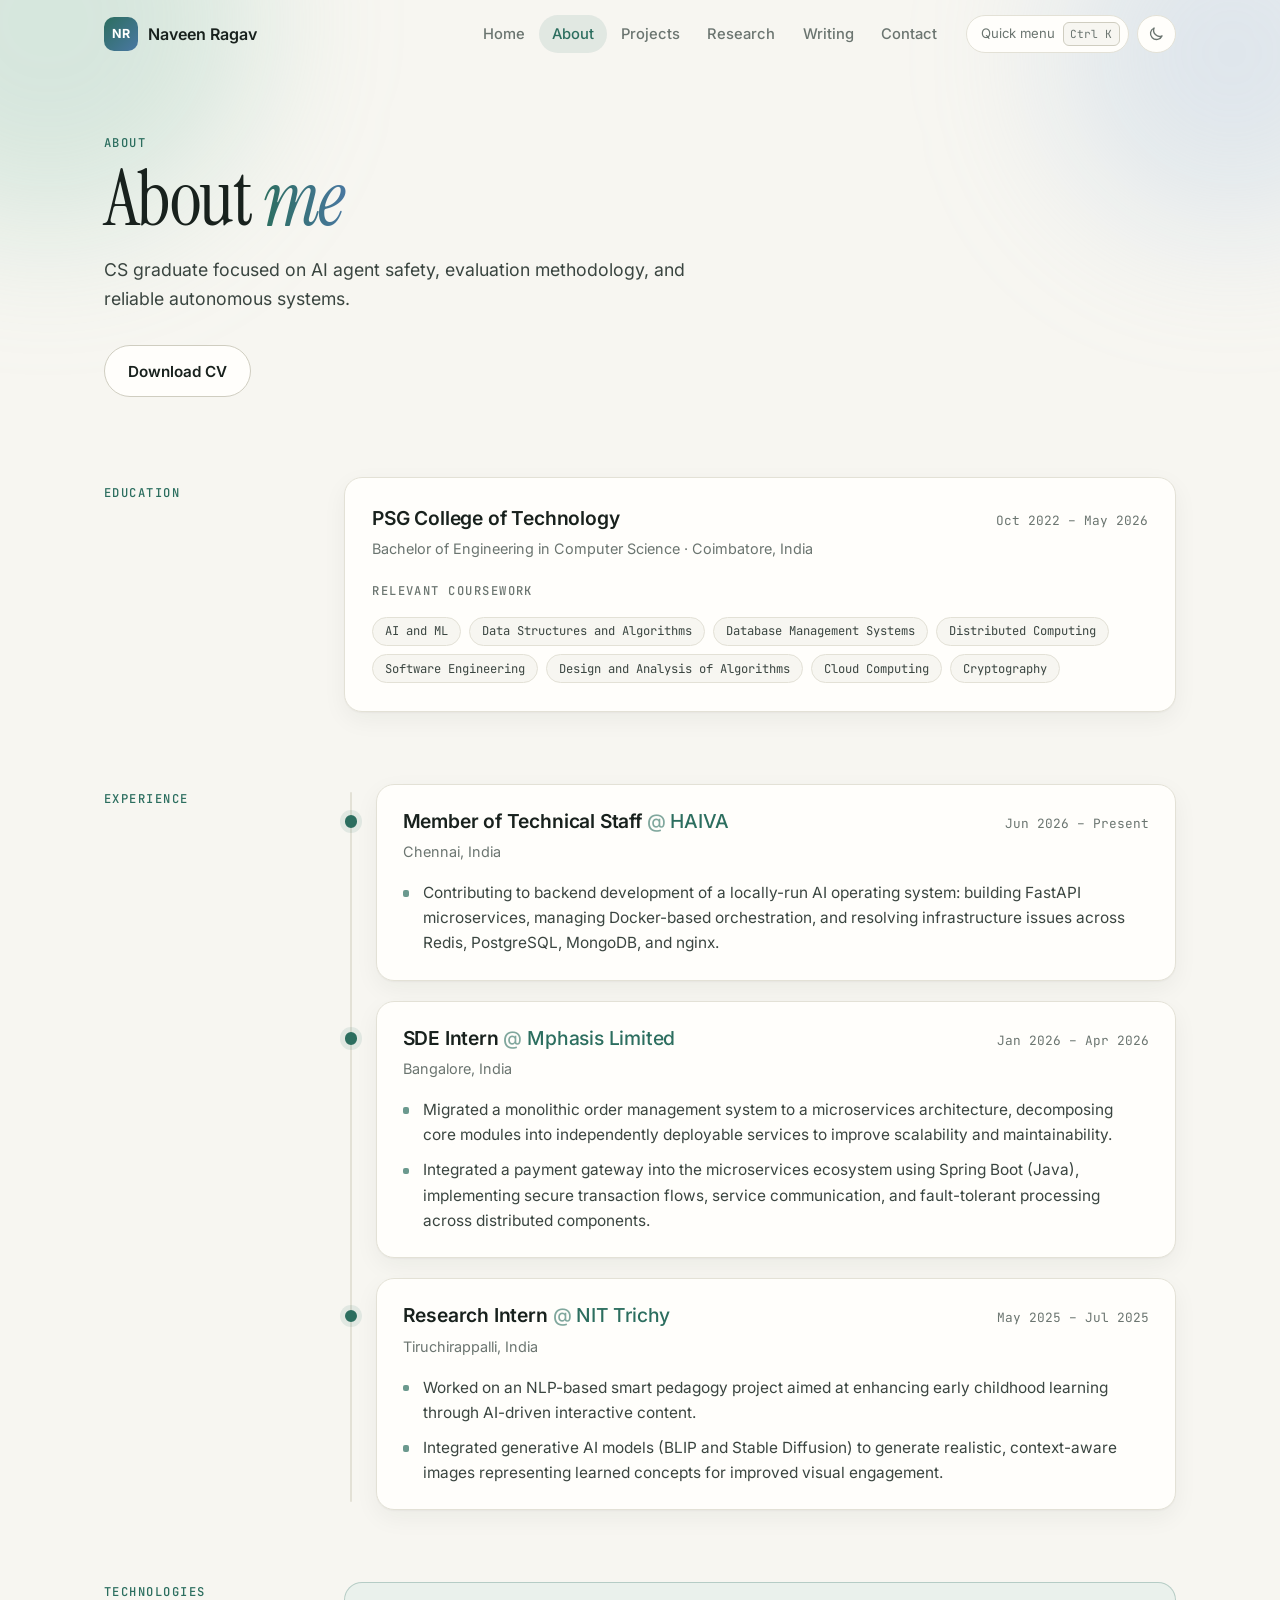
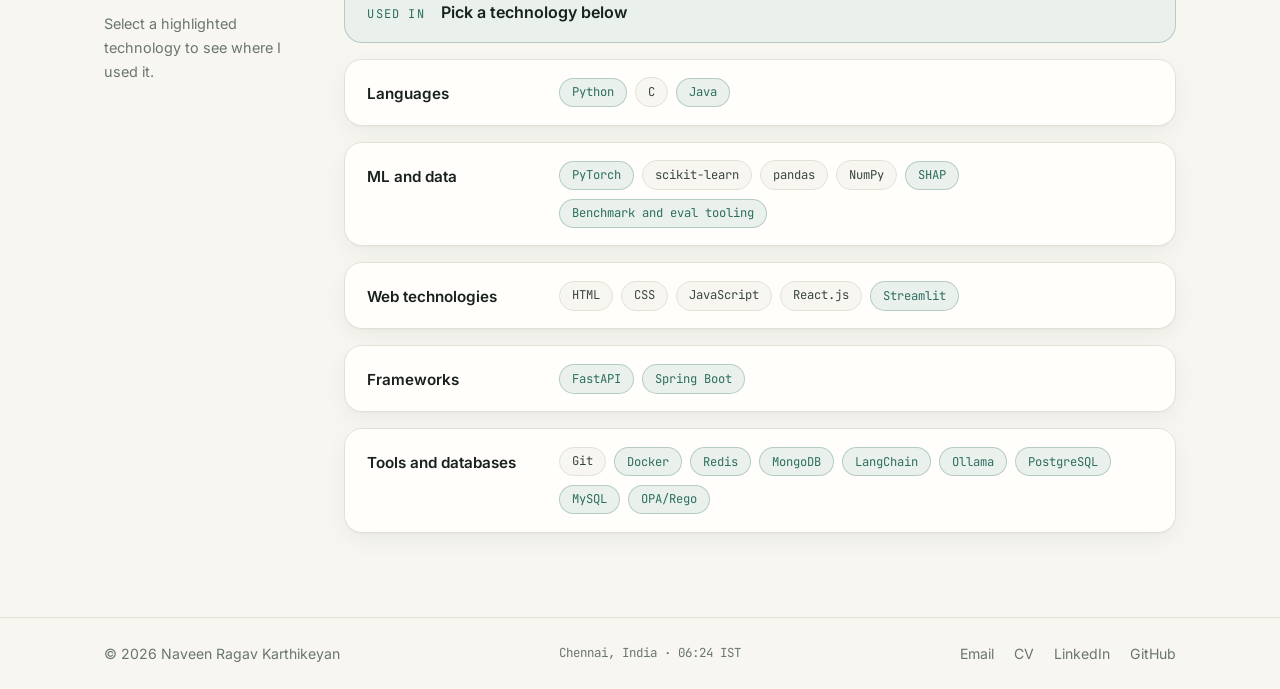
==== commit ab409e19: "Add downloadable CV The public copy has the phone number removed and the HAIVA title updated to matc" ====
--- a/about.html
+++ b/about.html
@@ -45,6 +45,7 @@
         <p class="eyebrow" data-reveal>About</p>
         <h1 data-reveal>About <em>me</em></h1>
         <p class="page-intro" data-reveal>CS graduate focused on AI agent safety, evaluation methodology, and reliable autonomous systems.</p>
+        <div class="actions" data-reveal><a class="btn" href="Naveen_Ragav_CV.pdf" target="_blank" rel="noopener">Download CV</a></div>
       </div>
     </div>
     <section>
@@ -105,6 +106,7 @@
       <p class="clock" hidden>Chennai, India · <span data-clock></span></p>
       <ul>
         <li><a href="mailto:naveen2005ragav@gmail.com">Email</a></li>
+        <li><a href="Naveen_Ragav_CV.pdf" target="_blank" rel="noopener">CV</a></li>
         <li><a href="https://linkedin.com/in/naveen-ragav">LinkedIn</a></li>
         <li><a href="https://github.com/Naveenragav2005">GitHub</a></li>
       </ul>
--- a/style.css
+++ b/style.css
@@ -532,7 +532,7 @@
 .mail-box { display: flex; align-items: center; justify-content: space-between; gap: 1.5rem; flex-wrap: wrap; padding: 2rem; margin-bottom: 1rem; background: linear-gradient(150deg, var(--tint), var(--surface) 60%); }
 .mail { display: inline-block; margin-top: 0.4rem; color: var(--ink); font-family: var(--serif); font-size: clamp(1.5rem, 5.4vw, 2.8rem); line-height: 1.15; overflow-wrap: anywhere; background: linear-gradient(var(--accent), var(--accent)) 0 100% / 0 2px no-repeat; transition: background-size 0.4s var(--ease); }
 .mail:hover { background-size: 100% 2px; }
-.contact-grid { display: grid; grid-template-columns: repeat(2, 1fr); gap: 1rem; }
+.contact-grid { display: grid; grid-template-columns: repeat(3, 1fr); gap: 1rem; }
 .contact-grid a { display: flex; flex-direction: column; gap: 0.25rem; height: 100%; padding: 1.6rem; color: var(--ink); }
 .contact-grid .k { font-family: var(--mono); font-size: 0.76rem; letter-spacing: 0.1em; text-transform: uppercase; color: var(--accent); }
 .contact-grid .v { font-weight: 600; overflow-wrap: anywhere; }
